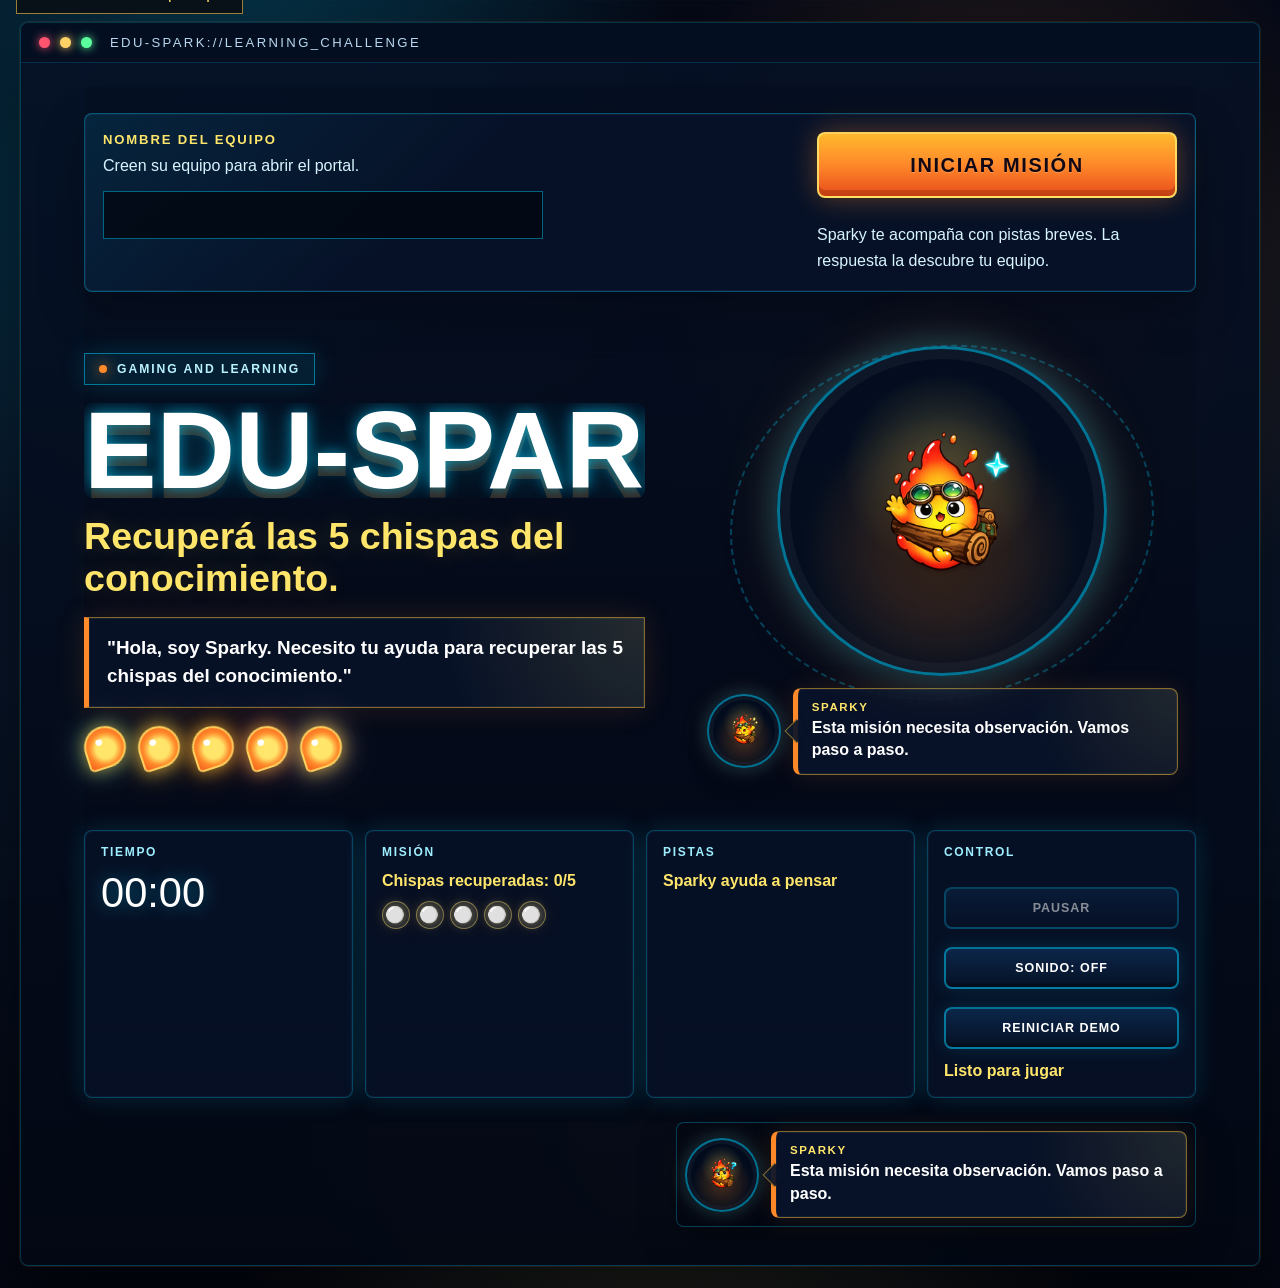
==== index.html @ 940d3d73 "Dejar version nueva lista para Vercel" ====
<!doctype html>
<html lang="es">
  <head>
    <meta charset="UTF-8" />
    <meta name="viewport" content="width=device-width, initial-scale=1.0" />
    <title>Edu-Spark | Juego educativo </title>
    <meta
      name="description"
      content="Edu-Spark es una experiencia educativa interactiva con desafíos de lógica, matemática y pistas visuales para jugar y aprender en equipo."
    />
    <meta name="theme-color" content="#061224" />
    <meta
      property="og:title"
      content="Edu-Spark | Juego educativo de lógica y matemática"
    />
    <meta
      property="og:description"
      content="Desafíos en equipo con misiones, pistas visuales e inteligencia artificial para aprender jugando."
    />
    <meta property="og:type" content="website" />
    <meta property="og:image" content="src/assets/edu-spark1.0.png" />
    <meta property="og:locale" content="es_AR" />
    <link rel="icon" type="image/png" href="src/assets/edu-spark1.0.png" />
    <link rel="stylesheet" href="style.css" />
  </head>
  <body>
    <a class="skip-link" href="#primaryContent">Saltar al contenido principal</a>
    <div class="screen-noise" aria-hidden="true"></div>
    <div id="gameAlert" class="game-alert hidden" aria-live="polite" aria-atomic="true">
      <div id="gameAlertCard" class="game-alert-card">
        <span id="gameAlertEmoji" class="game-alert-emoji" aria-hidden="true">🎉</span>
        <div class="game-alert-copy">
          <strong id="gameAlertTitle">Respuesta correcta</strong>
          <p id="gameAlertText">Muy bien. Se abre el siguiente desafio.</p>
        </div>
      </div>
    </div>

    <div class="app-shell">
      <div class="shell-frame">
        <div class="shell-topbar" aria-hidden="true">
          <span class="shell-dot shell-dot-danger"></span>
          <span class="shell-dot shell-dot-warn"></span>
          <span class="shell-dot shell-dot-ok"></span>
          <span class="shell-title">EDU-SPARK://LEARNING_CHALLENGE</span>
        </div>


        
        <div class="app" id="primaryContent">
          <header class="hero">
            <div class="hero-grid">
              <div class="hero-copy-block">
                <p class="hero-kicker">Gaming and Learning</p>
                <h1 class="hero-title typewriter" data-text="EDU-SPARK">
                  EDU-SPARK
                </h1>
                <p class="hero-lead">
                  Recuper&aacute; las 5 chispas del conocimiento.
                </p>
                <p class="sparky-message">
                  "Hola, soy Sparky. Necesito tu ayuda para recuperar las 5 chispas del conocimiento."
                </p>
                <div class="spark-track" aria-label="Chispas de la misi&oacute;n">
                  <spark-badge reward="spark-observation" label="Chispa de Observaci&oacute;n"></spark-badge>
                  <spark-badge reward="spark-logic" label="Chispa de L&oacute;gica"></spark-badge>
                  <spark-badge reward="spark-math" label="Chispa Matem&aacute;tica"></spark-badge>
                  <spark-badge reward="spark-creativity" label="Chispa de Creatividad"></spark-badge>
                  <spark-badge reward="spark-knowledge" label="Chispa del Conocimiento"></spark-badge>
                </div>
              </div>

              <aside class="sparky-guide" aria-label="Sparky, gu&iacute;a de la misi&oacute;n">
                <div class="sparky-orbit" aria-hidden="true"></div>
                <sparky-character mood="default"></sparky-character>
                <sparky-dialog
                  mood="happy"
                  message="Esta misi&oacute;n necesita observaci&oacute;n. Vamos paso a paso."
                ></sparky-dialog>
              </aside>
            </div>

            <div class="mission-panel">
              <div class="team-entry">
                <label for="teamName" class="team-label">Nombre del equipo</label>
                <p id="teamPrompt" class="team-helper">
                  Creen su equipo para abrir el portal.
                </p>
                <input
                  type="text"
                  id="teamName"
                  maxlength="40"
                  autocomplete="off"
                  aria-describedby="teamPrompt teamFeedback"
                />
                <p id="teamFeedback" class="team-feedback hidden" aria-live="polite">
                  Necesitan un nombre para comenzar la misi&oacute;n.
                </p>
              </div>

              <div class="mission-actions">
                <div id="lastRunBox" class="last-run-box hidden">
                  <span class="last-run-label">&Uacute;ltima partida registrada</span>
                  <strong id="lastRunTime"></strong>
                  <span id="lastRunMeta" class="last-run-meta"></span>
                </div>

                <button id="startBtn" class="btn primary hero-start-btn">Iniciar misi&oacute;n</button>
                <p class="hero-cta-note">
                  Sparky te acompa&ntilde;a con pistas breves. La respuesta la descubre tu equipo.
                </p>
              </div>
            </div>

            <section class="hero-dashboard" aria-label="Estado general del juego">
              <div class="topbar">
                <div class="status-panel timer-panel">
                  <span class="panel-label">Tiempo</span>
                  <span class="panel-value" id="timer">00:00</span>
                </div>
                <div class="status-panel penalty-panel">
                  <span class="panel-label">Misi&oacute;n</span>
                  <span class="panel-copy" id="sparkProgressText">Chispas recuperadas: 0/5</span>
                  <span class="spark-progress-icons" id="sparkProgressIcons" aria-label="Progreso de chispas">
                    ⚪⚪⚪⚪⚪
                  </span>
                </div>
                <div class="status-panel hint-panel">
                  <span class="panel-label">Pistas</span>
                  <span class="panel-copy"
                    >Sparky ayuda a pensar <strong id="hintCounter" class="hidden">4/4</strong></span
                  >
                </div>
                <div class="status-panel control-panel">
                  <span class="panel-label">Control</span>
                  <button id="pauseBtn" class="btn btn-secondary" disabled>Pausar</button>
                  <button id="soundToggleBtn" class="btn btn-secondary" type="button">
                    Sonido: OFF
                  </button>
                  <button id="resetDemoBtn" class="btn btn-secondary" type="button">
                    Reiniciar demo
                  </button>
                  <span id="pauseStatus" class="panel-copy">Listo para jugar</span>
                </div>
              </div>

            </section>

          </header>
          <sparky-dialog
            id="sparkyGlobalDialog"
            class="sparky-global-dialog hidden"
            state="start"
            message="Esta misi&oacute;n necesita observaci&oacute;n. Vamos paso a paso."
          ></sparky-dialog>
          <div
            id="rewardModal"
            class="reward-modal hidden"
            role="dialog"
            aria-modal="true"
            aria-labelledby="rewardTitle"
          >
            <div class="reward-card">
              <sparky-dialog
                class="reward-sparky-dialog"
                state="complete"
                mood="celebration"
                message="&iexcl;Chispa recuperada!"
              ></sparky-dialog>
              <div class="reward-spark-stage" aria-hidden="true">
                <spark-badge
                  id="rewardSparkBadge"
                  class="reward-spark-badge"
                  reward="spark-observation"
                  label="Chispa recuperada"
                ></spark-badge>
              </div>
              <p class="reward-kicker">&iexcl;Chispa recuperada!</p>
              <h2 id="rewardTitle">Chispa de Observaci&oacute;n</h2>
              <p id="rewardMessage">Tu equipo acaba de recuperar una chispa del conocimiento.</p>
              <button id="nextMissionBtn" class="btn primary" type="button">Siguiente misi&oacute;n</button>
            </div>
          </div>

          <main id="game" class="hidden" tabindex="-1">
            <section id="introBox" class="card intro-card reveal-card">
              <div class="card-head">
                <span class="card-tag">MISION</span>
                <span class="card-status">ONLINE</span>
              </div>
              <h2>Misi&oacute;n iniciada</h2>
              <p>Eleg&iacute; un camino. Sparky acompa&ntilde;a.</p>
              <div class="rules-box">
                <p class="rules-title">&gt; Reglas de misi&oacute;n:</p>
                <ul class="rules-list">
                  <li>Lean el reto.</li>
                  <li>Piensen en equipo.</li>
                  <li>Usen pistas solo si se traban.</li>
                  <li>Recuperen chispas.</li>
                </ul>
              </div>
              
              <div class="boot-log" id="bootLog">
                <p class="boot-line">&gt; Preparando misiones...</p>
                <p class="boot-line">&gt; Activando pistas visuales...</p>
                <p class="boot-line">&gt; Esperando decisi&oacute;n del equipo...</p>
              </div>
              <div class="intro-actions">
                <div class="mode-heading">
                  <span>Eleg&iacute; tu camino</span>
                  <strong>&iquest;Qu&eacute; sendero quieren recorrer en esta aventura?</strong>
                </div>
                <button id="openMathChallengeBtn" class="mode-button mode-button-primary" type="button">
                  <span class="mode-art" aria-hidden="true">
                    <img src="src/assets/sparky/matematicas.png" alt="" loading="lazy" />
                  </span>
                  <span class="mode-label">Sendero del c&aacute;lculo</span>
                  <strong>Desaf&iacute;o matem&aacute;tico</strong>
                  <span>N&uacute;meros, c&aacute;mara y pistas.</span>
                </button>
                <button id="beginBtn" class="mode-button mode-button-secondary" type="button">
                  <span class="mode-art" aria-hidden="true">
                    <img src="src/assets/sparky/logica.png" alt="" loading="lazy" />
                  </span>
                  <span class="mode-label">Sendero del ingenio</span>
                  <strong>Desaf&iacute;o l&oacute;gico</strong>
                  <span>Acertijos para avanzar.</span>
                </button>
                <button class="mode-button mode-button-disabled" type="button" disabled>
                  <span class="mode-art" aria-hidden="true">
                    <img src="src/assets/sparky/lengua.png" alt="" loading="lazy" />
                  </span>
                  <span class="mode-label">Sendero en construcci&oacute;n</span>
                  <strong>Desaf&iacute;o de lengua</strong>
                  <span>Pr&oacute;ximamente: relatos, comprensi&oacute;n y pistas narrativas.</span>
                </button>
              </div>
            </section>

            <section
              id="mathChallenge"
              class="card math-card hidden reveal-card"
              data-level="MATH"
            >
              <div class="card-head">
                <span class="card-tag">DESAFIO_MATEMATICO</span>
                <span class="card-status" id="mathStatus">PILOTO</span>
              </div>
              <div id="mathQuestionHost"></div>
              <div id="cameraPanel" class="camera-panel hidden" aria-live="polite">
                <div class="camera-head">
                  <strong>C&aacute;mara de pistas</strong>
                  <div class="camera-actions">
                    <button id="switchCameraBtn" class="btn btn-secondary" type="button" disabled>
                      Cambiar c&aacute;mara
                    </button>
                    <button id="readImageBtn" class="btn primary" type="button" disabled>
                      Analizar imagen
                    </button>
                    <button id="retryImageBtn" class="btn btn-secondary" type="button" disabled>
                      Intentar con otra imagen
                    </button>
                    <button id="closeCameraBtn" class="btn btn-secondary" type="button">
                      Cerrar c&aacute;mara
                    </button>
                  </div>
                </div>
                <sparky-dialog
                  id="cameraSparkyDialog"
                  class="camera-sparky-dialog"
                  state="hint"
                  message="Encontr&eacute; una pista, pero la respuesta la descubr&iacute;s vos."
                ></sparky-dialog>
                <div id="webcamContainer" class="webcam-container"></div>
                <div id="cameraHintCard" class="camera-hint-card hidden" aria-live="polite">
                  <div class="camera-hint-card-head">
                    <span class="camera-hint-icon" aria-hidden="true">&#128161;</span>
                    <strong id="cameraHintTitle">Pista encontrada</strong>
                  </div>
                  <p id="cameraHintText" class="camera-hint-text">
                    La camara puede darte una orientacion de procedimiento, no la respuesta final.
                  </p>
                  <div class="camera-hint-actions">
                    <button id="closeHintCardBtn" class="btn btn-secondary" type="button">
                      Entendido
                    </button>
                  </div>
                </div>
                <p id="predictionResult" class="prediction-result">
                  Mostr&aacute; una imagen de pista frente a la c&aacute;mara.
                </p>
              </div>
              <p id="mathFeedback" class="feedback"></p>
            </section>

            <section
              id="level1"
              class="card level active hidden reveal-card"
              data-level="01"
            >
              <div class="card-head">
                <span class="card-tag">MISION_01</span>
                <span class="card-status">ACTIVE</span>
              </div>
              <h2>Misi&oacute;n 1 - Código numérico</h2>
              <sparky-dialog class="mission-sparky-dialog" state="start" message="Esta misi&oacute;n necesita observaci&oacute;n. Vamos paso a paso."></sparky-dialog>
              <p>Un código de 3 cifras cumple:</p>
              <ul>
                <li>La suma de sus dígitos es 12</li>
                <li>El primer número es el doble del tercero</li>
                <li>El segundo número es 3 menos que el primero</li>
              </ul>

              <label for="answer1">Eleg&iacute; tu respuesta:</label>
              <input type="text" id="answer1" maxlength="3" autocomplete="off" />
              <div class="action-row">
                <button class="btn" onclick="checkAnswer(1)">Enviar respuesta</button>
                <button
                  id="hintBtn1"
                  class="btn btn-secondary"
                  onclick="requestHint(1)"
                >
                  Pista de Sparky (+30:00)
                </button>
              </div>
              <div id="hintBox1" class="hint-box hidden">
                <p class="hint-box-title">
                  &gt; Pens&aacute; la pista. Una opci&oacute;n es correcta:
                </p>
                <ul class="hint-options">
                  <li>633</li>
                  <li>623</li>
                </ul>
              </div>
              <p id="feedback1" class="feedback"></p>
            </section>

            <section
              id="level2"
              class="card level locked hidden reveal-card"
              data-level="02"
            >
              <div class="card-head">
                <span class="card-tag">MISION_02</span>
                <span class="card-status">LOCKED</span>
              </div>
              <h2>Misi&oacute;n 2 - Llaves y puertas</h2>
              <sparky-dialog class="mission-sparky-dialog" state="start" message="Esta misi&oacute;n necesita observaci&oacute;n. Vamos paso a paso."></sparky-dialog>
              <p>Cuatro llaves (A, B, C, D) abren cuatro puertas.</p>
              <ul>
                <li>A no abre la puerta 1</li>
                <li>B abre una puerta menor que C</li>
                <li>D abre la puerta 4</li>
                <li>C no abre la puerta 2</li>
              </ul>
              <p>
                Escribí el resultado como un código de 4 cifras en orden de puerta
                1 a 4.
              </p>
              <p class="hint">Usar: A=1, B=2, C=3, D=4</p>

              <label for="answer2">Eleg&iacute; tu respuesta:</label>
              <input type="text" id="answer2" maxlength="4" autocomplete="off" />
              <div class="action-row">
                <button class="btn" onclick="checkAnswer(2)">Enviar respuesta</button>
                <button
                  id="hintBtn2"
                  class="btn btn-secondary"
                  onclick="requestHint(2)"
                >
                  Pista de Sparky (+30:00)
                </button>
              </div>
              <div id="hintBox2" class="hint-box hidden">
                <p class="hint-box-title">
                  &gt; Pens&aacute; la pista. Una opci&oacute;n es correcta:
                </p>
                <ul class="hint-options">
                  <li>2134</li>
                  <li>2314</li>
                </ul>
              </div>
              <p id="feedback2" class="feedback"></p>
            </section>

            <section
              id="level3"
              class="card level locked hidden reveal-card"
              data-level="03"
            >
              <div class="card-head">
                <span class="card-tag">MISION_03</span>
                <span class="card-status">LOCKED</span>
              </div>
              <h2>Misi&oacute;n 3 - Sistemas</h2>
              <sparky-dialog class="mission-sparky-dialog" state="start" message="Esta misi&oacute;n necesita observaci&oacute;n. Vamos paso a paso."></sparky-dialog>
              <p>Tres sistemas dicen:</p>
              <ul>
                <li>A: "B está fallando"</li>
                <li>B: "C está fallando"</li>
                <li>C: "A y B están en el mismo estado"</li>
              </ul>
              <p>Solo uno dice la verdad.</p>
              <p>¿Qué sistema funciona correctamente?</p>
              <p class="hint">Responder con: 1 para A, 2 para B, 3 para C</p>

              <label for="answer3">Eleg&iacute; tu respuesta:</label>
              <input type="text" id="answer3" maxlength="1" autocomplete="off" />
              <div class="action-row">
                <button class="btn" onclick="checkAnswer(3)">Enviar respuesta</button>
                <button
                  id="hintBtn3"
                  class="btn btn-secondary"
                  onclick="requestHint(3)"
                >
                  Pista de Sparky (+30:00)
                </button>
              </div>
              <div id="hintBox3" class="hint-box hidden">
                <p class="hint-box-title">
                  &gt; Pens&aacute; la pista. Una opci&oacute;n es correcta:
                </p>
                <ul class="hint-options">
                  <li>2</li>
                  <li>3</li>
                </ul>
              </div>
              <p id="feedback3" class="feedback"></p>
            </section>

            <section
              id="level4"
              class="card level locked hidden reveal-card"
              data-level="04"
            >
              <div class="card-head">
                <span class="card-tag">MISION_04</span>
                <span class="card-status">LOCKED</span>
              </div>
              <h2>Misi&oacute;n 4 - Cajas</h2>
              <sparky-dialog class="mission-sparky-dialog" state="start" message="Esta misi&oacute;n necesita observaci&oacute;n. Vamos paso a paso."></sparky-dialog>
              <p>Hay tres cajas con estas etiquetas:</p>
              <ul>
                <li>"Código correcto"</li>
                <li>"Código incorrecto"</li>
                <li>"Código mixto"</li>
              </ul>
              <p>Todas las etiquetas son falsas.</p>
              <p>Podés abrir solo una caja.</p>
              <p>¿Dónde está el código correcto?</p>
              <p class="hint">Responder con: 1, 2 o 3</p>

              <label for="answer4">Eleg&iacute; tu respuesta:</label>
              <input type="text" id="answer4" maxlength="1" autocomplete="off" />
              <div class="action-row">
                <button class="btn" onclick="checkAnswer(4)">Enviar respuesta</button>
                <button
                  id="hintBtn4"
                  class="btn btn-secondary"
                  onclick="requestHint(4)"
                >
                  Pista de Sparky (+30:00)
                </button>
              </div>
              <div id="hintBox4" class="hint-box hidden">
                <p class="hint-box-title">
                  &gt; Pens&aacute; la pista. Una opci&oacute;n es correcta:
                </p>
                <ul class="hint-options">
                  <li>3</li>
                  <li>1</li>
                </ul>
              </div>
              <p id="feedback4" class="feedback"></p>
            </section>

            <section
              id="level5"
              class="card level locked hidden reveal-card"
              data-level="05"
            >
              <div class="card-head">
                <span class="card-tag">MISION_05</span>
                <span class="card-status">LOCKED</span>
              </div>
              <h2>Misi&oacute;n 5 - Secuencia inestable</h2>
              <sparky-dialog class="mission-sparky-dialog" state="start" message="Esta misi&oacute;n necesita observaci&oacute;n. Vamos paso a paso."></sparky-dialog>
              <p>El sistema registró esta secuencia antes del bloqueo:</p>
              <p class="sequence">2 - 6 - 7 - 21 - 22 - 66 - ?</p>
              <p>No todos los pasos siguen la misma operación.</p>
              <p>Tampoco cambia de regla al azar.</p>
              <p class="hint">
                La lógica alterna entre dos comportamientos distintos.
              </p>

              <label for="answer5">Eleg&iacute; tu respuesta:</label>
              <input type="text" id="answer5" maxlength="2" autocomplete="off" />
              <div class="action-row">
                <button class="btn" onclick="checkAnswer(5)">Enviar respuesta</button>
                <button
                  id="hintBtn5"
                  class="btn btn-secondary"
                  onclick="requestHint(5)"
                >
                  Pista de Sparky (+30:00)
                </button>
              </div>
              <div id="hintBox5" class="hint-box hidden">
                <p class="hint-box-title">
                  &gt; Pens&aacute; la pista. Una opci&oacute;n es correcta:
                </p>
                <ul class="hint-options">
                  <li>67</li>
                  <li>68</li>
                </ul>
              </div>
              <p id="feedback5" class="feedback"></p>
            </section>

            <section
              id="level6"
              class="card level locked hidden reveal-card"
              data-level="06"
            >
              <div class="card-head">
                <span class="card-tag">MISION_06</span>
                <span class="card-status">LOCKED</span>
              </div>
              <h2>Misi&oacute;n 6 - Ruptura de patrón</h2>
              <sparky-dialog class="mission-sparky-dialog" state="start" message="Esta misi&oacute;n necesita observaci&oacute;n. Vamos paso a paso."></sparky-dialog>
              <p>
                Uno de estos números parece pertenecer al conjunto, pero en
                realidad rompe la lógica dominante:
              </p>
              <p class="sequence">3 - 5 - 9 - 15 - 21 - 25 - 27</p>
              <p>No alcanza con mirar si son pares, impares o crecientes.</p>
              <p class="hint">
                La mayoría comparte una propiedad exacta. Uno no.
              </p>

              <label for="answer6">Eleg&iacute; tu respuesta:</label>
              <input type="text" id="answer6" maxlength="2" autocomplete="off" />
              <div class="action-row">
                <button class="btn" onclick="checkAnswer(6)">Enviar respuesta</button>
                <button
                  id="hintBtn6"
                  class="btn btn-secondary"
                  onclick="requestHint(6)"
                >
                  Pista de Sparky (+30:00)
                </button>
              </div>
              <div id="hintBox6" class="hint-box hidden">
                <p class="hint-box-title">
                  &gt; Pens&aacute; la pista. Una opci&oacute;n es correcta:
                </p>
                <ul class="hint-options">
                  <li>25</li>
                  <li>27</li>
                </ul>
              </div>
              <p id="feedback6" class="feedback"></p>
            </section>

            <section
              id="level7"
              class="card level locked hidden reveal-card"
              data-level="07"
            >
              <div class="card-head">
                <span class="card-tag">MISION_07</span>
                <span class="card-status">LOCKED</span>
              </div>
              <h2>Misi&oacute;n 7 - Inferencia mínima</h2>
              <sparky-dialog class="mission-sparky-dialog" state="start" message="Esta misi&oacute;n necesita observaci&oacute;n. Vamos paso a paso."></sparky-dialog>
              <p>Suponé que el sistema solo garantiza estas dos afirmaciones:</p>
              <ul>
                <li>Todos los X son Y</li>
                <li>Algunos Y son Z</li>
              </ul>
              <p>
                Elegí la única conclusión que no agrega información inventada.
              </p>
              <ul>
                <li>A) Todos los Z son X</li>
                <li>B) Algunos X son Z</li>
                <li>C) Ningún X es Z</li>
                <li>D) No se puede asegurar relación directa</li>
              </ul>

              <label for="answer7">Eleg&iacute; tu respuesta:</label>
              <input type="text" id="answer7" maxlength="1" autocomplete="off" />
              <div class="action-row">
                <button class="btn" onclick="checkAnswer(7)">Enviar respuesta</button>
                <button
                  id="hintBtn7"
                  class="btn btn-secondary"
                  onclick="requestHint(7)"
                >
                  Pista de Sparky (+30:00)
                </button>
              </div>
              <div id="hintBox7" class="hint-box hidden">
                <p class="hint-box-title">
                  &gt; Pens&aacute; la pista. Una opci&oacute;n es correcta:
                </p>
                <ul class="hint-options">
                  <li>D</li>
                  <li>B</li>
                </ul>
              </div>
              <p id="feedback7" class="feedback"></p>
            </section>

            <section
              id="level8"
              class="card level locked hidden reveal-card"
              data-level="08"
            >
              <div class="card-head">
                <span class="card-tag">MISION_08</span>
                <span class="card-status">LOCKED</span>
              </div>
              <h2>Misi&oacute;n 8 - Lectura de sistema</h2>
              <sparky-dialog class="mission-sparky-dialog" state="start" message="Esta misi&oacute;n necesita observaci&oacute;n. Vamos paso a paso."></sparky-dialog>
              <p>El sistema almacena este valor en binario:</p>
              <p class="sequence">1011</p>
              <p>Traducilo a decimal sin leerlo como “mil once”.</p>
              <p class="hint">
                Cada posición vale distinto, aunque solo haya 1 y 0.
              </p>

              <label for="answer8">Eleg&iacute; tu respuesta:</label>
              <input type="text" id="answer8" maxlength="2" autocomplete="off" />
              <div class="action-row">
                <button class="btn" onclick="checkAnswer(8)">Enviar respuesta</button>
                <button
                  id="hintBtn8"
                  class="btn btn-secondary"
                  onclick="requestHint(8)"
                >
                  Pista de Sparky (+30:00)
                </button>
              </div>
              <div id="hintBox8" class="hint-box hidden">
                <p class="hint-box-title">
                  &gt; Pens&aacute; la pista. Una opci&oacute;n es correcta:
                </p>
                <ul class="hint-options">
                  <li>11</li>
                  <li>13</li>
                </ul>
              </div>
              <p id="feedback8" class="feedback"></p>
            </section>

            <section
              id="level9"
              class="card level locked hidden reveal-card"
              data-level="09"
            >
              <div class="card-head">
                <span class="card-tag">MISION_09</span>
                <span class="card-status">LOCKED</span>
              </div>
              <h2>Misi&oacute;n 9 - Geometría oculta</h2>
              <sparky-dialog class="mission-sparky-dialog" state="start" message="Esta misi&oacute;n necesita observaci&oacute;n. Vamos paso a paso."></sparky-dialog>
              <p>Un cubo fue pintado completamente por fuera.</p>
              <p>Después se dividió en 27 cubitos iguales.</p>
              <p>No todos los cubitos recibieron la misma cantidad de pintura.</p>
              <p>¿Cuántos tienen exactamente 2 caras pintadas?</p>
              <p class="hint">
                No mires el centro. Mirá los bordes, pero no las esquinas.
              </p>

              <label for="answer9">Eleg&iacute; tu respuesta:</label>
              <input type="text" id="answer9" maxlength="2" autocomplete="off" />
              <div class="action-row">
                <button class="btn" onclick="checkAnswer(9)">Enviar respuesta</button>
                <button
                  id="hintBtn9"
                  class="btn btn-secondary"
                  onclick="requestHint(9)"
                >
                  Pista de Sparky (+30:00)
                </button>
              </div>
              <div id="hintBox9" class="hint-box hidden">
                <p class="hint-box-title">
                  &gt; Pens&aacute; la pista. Una opci&oacute;n es correcta:
                </p>
                <ul class="hint-options">
                  <li>12</li>
                  <li>8</li>
                </ul>
              </div>
              <p id="feedback9" class="feedback"></p>
            </section>

            <section
              id="level10"
              class="card level locked hidden reveal-card"
              data-level="10"
            >
              <div class="card-head">
                <span class="card-tag">MISION_10</span>
                <span class="card-status">LOCKED</span>
              </div>
              <h2>Misi&oacute;n 10 - Observación indirecta</h2>
              <sparky-dialog class="mission-sparky-dialog" state="start" message="Esta misi&oacute;n necesita observaci&oacute;n. Vamos paso a paso."></sparky-dialog>
              <p>
                Tenés 3 interruptores y una habitación cerrada con 1 lámpara.
              </p>
              <p>Solo podés entrar una vez.</p>
              <p>No basta con mirar si la lámpara está encendida o apagada.</p>
              <p>
                ¿Cuántos interruptores necesitás manipular antes de entrar para
                identificar el correcto con certeza?
              </p>
              <p class="hint">
                La lámpara puede dejar una evidencia incluso apagada.
              </p>

              <label for="answer10">Eleg&iacute; tu respuesta:</label>
              <input type="text" id="answer10" maxlength="1" autocomplete="off" />
              <div class="action-row">
                <button class="btn" onclick="checkAnswer(10)">Enviar respuesta</button>
                <button
                  id="hintBtn10"
                  class="btn btn-secondary"
                  onclick="requestHint(10)"
                >
                  Pista de Sparky (+30:00)
                </button>
              </div>
              <div id="hintBox10" class="hint-box hidden">
                <p class="hint-box-title">
                  &gt; Pens&aacute; la pista. Una opci&oacute;n es correcta:
                </p>
                <ul class="hint-options">
                  <li>2</li>
                  <li>3</li>
                </ul>
              </div>
              <p id="feedback10" class="feedback"></p>
            </section>

            <section
              id="finalScreen"
              class="card final-card hidden reveal-card"
            >
              <div class="card-head">
                <span class="card-tag">MISION_COMPLETA</span>
                <span class="card-status">5/5</span>
              </div>
              <sparky-dialog
                class="final-sparky-dialog"
                state="complete"
                mood="celebration"
                message="&iexcl;Una chispa m&aacute;s recuperada!"
              ></sparky-dialog>
              <h2>&iexcl;Misi&oacute;n completada!</h2>
              <p>Recuperaste las 5 chispas del conocimiento.</p>
              <div class="final-spark-row" aria-label="5 chispas recuperadas">
                <spark-badge reward="spark-observation" label="Chispa de Observaci&oacute;n"></spark-badge>
                <spark-badge reward="spark-logic" label="Chispa de L&oacute;gica"></spark-badge>
                <spark-badge reward="spark-math" label="Chispa Matem&aacute;tica"></spark-badge>
                <spark-badge reward="spark-creativity" label="Chispa de Creatividad"></spark-badge>
                <spark-badge reward="spark-knowledge" label="Chispa del Conocimiento"></spark-badge>
              </div>
              <p>Tiempo final: <strong id="finalTime"></strong></p>
              <button class="btn primary" onclick="restartGame()">
                Jugar de nuevo
              </button>
            </section>
          </main>
        </div>
      </div>
    </div>

    <script src="https://cdn.jsdelivr.net/npm/@tensorflow/tfjs@4.22.0/dist/tf.min.js"></script>
    <script src="https://cdn.jsdelivr.net/npm/@teachablemachine/image@latest/dist/teachablemachine-image.min.js"></script>
    <script type="module" src="src/components/visualAssets.js"></script>
    <script type="module" src="math-challenge.js"></script>
    <script src="logica.js"></script>
  </body>
</html>
---- style.css ----
* {
  box-sizing: border-box;
}

:root {
  --bg: #05070d;
  --bg-soft: #0a1425;
  --panel: rgba(7, 13, 24, 0.9);
  --panel-strong: rgba(8, 16, 30, 0.96);
  --border: rgba(255, 190, 74, 0.28);
  --border-strong: rgba(255, 205, 89, 0.62);
  --text: #f7f1df;
  --muted: #b9c7df;
  --green: #ffc94a;
  --green-bright: #ffe39a;
  --blue: #1588ff;
  --danger: #ff6f91;
  --warning: #ffcf5f;
  --shadow: 0 0 24px rgba(255, 178, 31, 0.12);
  --shadow-strong: 0 0 40px rgba(21, 136, 255, 0.18);
}

html {
  scroll-behavior: smooth;
}

.skip-link {
  position: absolute;
  left: 16px;
  top: -48px;
  z-index: 10;
  padding: 10px 14px;
  border: 1px solid rgba(255, 201, 74, 0.6);
  background: #081118;
  color: var(--green-bright);
  text-decoration: none;
  transition: top 0.2s ease;
}

.skip-link:focus {
  top: 16px;
}

.sr-only {
  position: absolute;
  width: 1px;
  height: 1px;
  padding: 0;
  margin: -1px;
  overflow: hidden;
  clip: rect(0, 0, 0, 0);
  white-space: nowrap;
  border: 0;
}

body {
  margin: 0;
  min-height: 100vh;
  color: var(--text);
  font-family: "Courier New", Courier, monospace;
  background:
    radial-gradient(circle at top, rgba(255, 176, 38, 0.2), transparent 35%),
    radial-gradient(circle at bottom right, rgba(21, 136, 255, 0.14), transparent 30%),
    linear-gradient(180deg, #04050a 0%, #061224 48%, #02040a 100%);
  overflow-x: hidden;
  position: relative;
}

body::before,
body::after,
.screen-noise {
  content: "";
  position: fixed;
  inset: 0;
  pointer-events: none;
}

body::before {
  background:
    linear-gradient(rgba(92, 255, 157, 0.06) 1px, transparent 1px),
    linear-gradient(90deg, rgba(92, 255, 157, 0.05) 1px, transparent 1px);
  background-size: 58px 58px;
  mask-image: radial-gradient(circle at center, black 35%, transparent 100%);
  opacity: 0.3;
}

body::after {
  background: linear-gradient(180deg, transparent 0%, rgba(103, 183, 255, 0.05) 48%, transparent 100%);
  animation: scan 8s linear infinite;
  opacity: 0.35;
}

.screen-noise {
  background-image:
    linear-gradient(rgba(255, 255, 255, 0.02), rgba(255, 255, 255, 0.02)),
    repeating-linear-gradient(
      180deg,
      rgba(255, 255, 255, 0.015) 0,
      rgba(255, 255, 255, 0.015) 1px,
      transparent 1px,
      transparent 3px
    );
  mix-blend-mode: screen;
  opacity: 0.12;
}

.app-shell {
  width: min(1120px, calc(100% - 24px));
  margin: 22px auto;
  position: relative;
  z-index: 1;
}

.game-alert {
  position: fixed;
  top: 18px;
  left: 50%;
  z-index: 20;
  transform: translateX(-50%);
  pointer-events: none;
}

.game-alert-card {
  display: flex;
  align-items: center;
  gap: 14px;
  min-width: min(92vw, 420px);
  padding: 14px 16px;
  border: 1px solid rgba(255, 201, 74, 0.34);
  background:
    radial-gradient(circle at top right, rgba(255, 201, 74, 0.16), transparent 38%),
    rgba(7, 17, 30, 0.95);
  box-shadow:
    inset 0 0 0 1px rgba(255, 255, 255, 0.05),
    0 16px 40px rgba(0, 0, 0, 0.35);
  animation: alertDrop 0.35s ease both;
}

.game-alert[data-mood="success"] .game-alert-card {
  border-color: rgba(92, 255, 157, 0.34);
}

.game-alert[data-mood="error"] .game-alert-card {
  border-color: rgba(255, 111, 145, 0.4);
}

.game-alert-emoji {
  display: inline-grid;
  place-items: center;
  width: 48px;
  height: 48px;
  border-radius: 50%;
  background: rgba(255, 255, 255, 0.06);
  font-size: 1.5rem;
  box-shadow: inset 0 0 0 1px rgba(255, 255, 255, 0.06);
}

.game-alert-copy {
  display: grid;
  gap: 4px;
}

.game-alert-copy strong {
  color: #fff6d8;
  letter-spacing: 0.08em;
  text-transform: uppercase;
}

.game-alert-copy p {
  margin: 0;
  color: #dceeff;
  line-height: 1.5;
}

.shell-frame {
  border: 1px solid rgba(108, 237, 181, 0.18);
  background: linear-gradient(180deg, rgba(4, 12, 18, 0.96), rgba(3, 8, 14, 0.92));
  box-shadow:
    0 0 0 1px rgba(103, 183, 255, 0.08),
    inset 0 0 0 1px rgba(92, 255, 157, 0.05),
    0 20px 60px rgba(0, 0, 0, 0.55);
  overflow: hidden;
}

.shell-topbar {
  display: flex;
  align-items: center;
  gap: 10px;
  padding: 12px 18px;
  border-bottom: 1px solid rgba(92, 255, 157, 0.14);
  background: rgba(6, 18, 28, 0.92);
}

.shell-dot {
  width: 11px;
  height: 11px;
  border-radius: 50%;
  box-shadow: 0 0 10px currentColor;
}

.shell-dot-danger {
  color: #ff5470;
  background: #ff5470;
}

.shell-dot-warn {
  color: #ffd166;
  background: #ffd166;
}

.shell-dot-ok {
  color: #5cff9d;
  background: #5cff9d;
}

.shell-title {
  margin-left: 8px;
  font-size: 0.82rem;
  letter-spacing: 0.18em;
  color: var(--muted);
}

.app {
  max-width: 960px;
  margin: 0 auto;
  padding: 24px;
}

.hero {
  position: relative;
  display: grid;
  gap: 22px;
  padding: 28px 6px 24px;
}

.hero-brandbar {
  order: 1;
  margin-bottom: 26px;
}

.hero-grid {
  order: 2;
  display: grid;
  grid-template-columns: minmax(0, 1.3fr) minmax(260px, 0.7fr);
  gap: 22px;
  align-items: start;
}

.hero-copy-block {
  min-width: 0;
  display: grid;
  gap: 14px;
}

.hero-kicker {
  display: inline-flex;
  align-items: center;
  gap: 10px;
  margin: 0 0 16px;
  padding: 8px 14px;
  border: 1px solid rgba(103, 183, 255, 0.22);
  background: linear-gradient(180deg, rgba(8, 18, 32, 0.84), rgba(5, 12, 20, 0.78));
  color: #b7e6ff;
  text-transform: uppercase;
  letter-spacing: 0.2em;
  font-size: 0.76rem;
  box-shadow:
    inset 0 0 0 1px rgba(103, 183, 255, 0.06),
    0 0 18px rgba(103, 183, 255, 0.08);
}

.hero-kicker::before {
  content: "";
  width: 8px;
  height: 8px;
  border-radius: 50%;
  background: #7bd7ff;
  box-shadow: 0 0 12px rgba(123, 215, 255, 0.9);
}

.system-line,
.status-feed span,
.panel-label,
.card-tag,
.card-status,
.hint,
label {
  text-transform: uppercase;
  letter-spacing: 0.14em;
}

.system-line {
  color: var(--green);
  margin: 0 0 14px;
  opacity: 0.88;
}

.hero-lead {
  max-width: 38rem;
  margin: 0 0 14px;
  color: #fff6d8;
  font-size: clamp(1.2rem, 2.7vw, 1.65rem);
  line-height: 1.35;
}

.hero-title {
  position: relative;
  display: inline-block;
  max-width: 100%;
  margin: 0;
  padding: 16px 20px 18px;
  border: 1px solid rgba(92, 255, 157, 0.22);
  background:
    linear-gradient(180deg, rgba(7, 20, 17, 0.88), rgba(4, 10, 12, 0.8));
  font-size: clamp(1.7rem, 4.6vw, 3.2rem);
  line-height: 0.95;
  letter-spacing: 0.06em;
  color: #d9ffe9;
  text-shadow:
    0 0 10px rgba(92, 255, 157, 0.3),
    0 0 28px rgba(92, 255, 157, 0.14),
    0 0 48px rgba(103, 183, 255, 0.08);
  box-shadow:
    inset 0 0 0 1px rgba(103, 183, 255, 0.06),
    0 0 30px rgba(92, 255, 157, 0.08);
}

.hero-title::before {
  content: "";
  position: absolute;
  inset: 8px;
  border: 1px solid rgba(103, 183, 255, 0.14);
  pointer-events: none;
}

.hero-title::after {
  content: "EDU-SPARK // GAMING AND LEARNING";
  position: absolute;
  left: 20px;
  bottom: -14px;
  padding: 2px 8px;
  background: #081118;
  color: #8fd2ff;
  font-size: 0.66rem;
  letter-spacing: 0.22em;
  text-shadow: none;
}

.hero-copy {
  max-width: 780px;
  margin: 0;
  color: #c7f7dd;
  line-height: 1.75;
  font-size: 1.02rem;
}

.hero-copy-secondary {
  color: #e5fff2;
}

.hero-sidecar {
  display: grid;
  gap: 14px;
}

.hero-side-title {
  margin: 0 0 10px;
  color: var(--warning);
  font-size: 0.76rem;
  letter-spacing: 0.16em;
  text-transform: uppercase;
}

.hero-quickstart-card {
  padding: 16px;
  border: 1px solid rgba(255, 201, 74, 0.24);
  background:
    radial-gradient(circle at top right, rgba(255, 201, 74, 0.1), transparent 38%),
    rgba(7, 18, 27, 0.74);
  box-shadow: inset 0 0 0 1px rgba(103, 183, 255, 0.05);
}

.hero-quickstart {
  display: flex;
  flex-direction: column;
  gap: 10px;
  margin: 0;
}

.hero-quickstart span {
  padding: 9px 12px;
  border: 1px solid rgba(255, 201, 74, 0.28);
  background: rgba(9, 18, 32, 0.72);
  color: #fff4cc;
  line-height: 1.4;
}

.hero-note {
  margin: 0;
  padding: 16px 18px;
  border: 1px solid rgba(92, 255, 157, 0.24);
  border-left: 3px solid rgba(92, 255, 157, 0.44);
  background:
    linear-gradient(180deg, rgba(7, 18, 27, 0.8), rgba(6, 14, 24, 0.74));
  color: #d9ffea;
  line-height: 1.7;
  box-shadow:
    inset 0 0 0 1px rgba(92, 255, 157, 0.04),
    0 0 18px rgba(92, 255, 157, 0.06);
}

.hero-console {
  order: 3;
  display: grid;
  grid-template-columns: minmax(0, 1.2fr) minmax(240px, 320px);
  gap: 18px;
  align-items: start;
  padding: 18px;
  border: 1px solid rgba(255, 201, 74, 0.24);
  background:
    radial-gradient(circle at top right, rgba(255, 201, 74, 0.1), transparent 34%),
    linear-gradient(180deg, rgba(7, 16, 26, 0.92), rgba(4, 10, 18, 0.9));
  box-shadow:
    inset 0 0 0 1px rgba(103, 183, 255, 0.05),
    0 18px 40px rgba(0, 0, 0, 0.22);
}

.team-entry {
  max-width: 100%;
  margin: 0;
}

.team-label {
  margin-top: 0;
  margin-bottom: 6px;
}

.team-helper {
  margin: 0 0 12px;
  color: #dceeff;
  line-height: 1.6;
}

.team-feedback {
  min-height: 20px;
  margin: 10px 0 0;
  color: #ffb3c2;
  letter-spacing: 0.04em;
}

.hero-console > .last-run-box,
.hero-console > .hero-start-btn,
.hero-console > .hero-cta-note {
  grid-column: 2;
}

.hero-start-btn {
  width: 100%;
  min-height: 58px;
  margin-top: 0;
  font-size: 1rem;
  letter-spacing: 0.16em;
  box-shadow:
    inset 0 0 0 1px rgba(92, 255, 157, 0.14),
    0 0 22px rgba(92, 255, 157, 0.18);
}

.hero-cta-note {
  margin: 12px 0 0;
  color: #dceeff;
  line-height: 1.6;
}

.last-run-box {
  display: grid;
  gap: 4px;
  width: 100%;
  min-width: 0;
  margin: 0;
  padding: 12px 14px;
  border: 1px solid rgba(103, 183, 255, 0.24);
  background: rgba(7, 16, 26, 0.76);
  box-shadow: inset 0 0 0 1px rgba(103, 183, 255, 0.06);
}

.last-run-label {
  font-size: 0;
}

.last-run-label::before {
  content: "Última partida registrada";
  display: inline;
  color: #8fd2ff;
  text-transform: uppercase;
  letter-spacing: 0.16em;
  font-size: 0.74rem;
}

.last-run-box strong {
  color: var(--green-bright);
  font-size: 1.15rem;
}

.last-run-meta {
  color: var(--muted);
  font-size: 0.84rem;
}

.hero-dashboard {
  order: 4;
}

.topbar {
  display: grid;
  grid-template-columns: repeat(4, minmax(0, 1fr));
  gap: 16px;
  margin: 0 0 18px;
}

.status-panel {
  min-height: 88px;
  border: 1px solid var(--border);
  background:
    linear-gradient(180deg, rgba(8, 20, 28, 0.96), rgba(4, 11, 17, 0.92));
  padding: 14px 16px;
  box-shadow: inset 0 0 0 1px rgba(103, 183, 255, 0.06), var(--shadow);
}

.panel-label {
  display: block;
  margin-bottom: 10px;
  color: var(--muted);
  font-size: 0.75rem;
}

.panel-value {
  display: inline-block;
  font-size: clamp(1.8rem, 5vw, 2.6rem);
  color: var(--green-bright);
  text-shadow: 0 0 14px rgba(92, 255, 157, 0.18);
}

.panel-copy {
  color: var(--warning);
  line-height: 1.5;
}

.status-feed {
  display: flex;
  flex-wrap: wrap;
  gap: 8px;
  margin: 0;
  color: #87d7ff;
  font-size: 0.85rem;
  opacity: 0.86;
}

.status-feed span {
  padding: 8px 10px;
  border: 1px solid rgba(103, 183, 255, 0.16);
  background: rgba(6, 14, 24, 0.46);
}

.btn {
  display: inline-flex;
  align-items: center;
  justify-content: center;
  min-height: 46px;
  margin-top: 14px;
  padding: 12px 18px;
  border: 1px solid rgba(92, 255, 157, 0.34);
  background: rgba(5, 18, 15, 0.88);
  color: var(--green-bright);
  font: inherit;
  letter-spacing: 0.12em;
  text-transform: uppercase;
  cursor: pointer;
  transition:
    box-shadow 0.25s ease,
    transform 0.25s ease,
    border-color 0.25s ease,
    background 0.25s ease;
}

.btn:hover,
.btn:focus-visible {
  transform: translateY(-1px);
  border-color: var(--border-strong);
  box-shadow:
    inset 0 0 0 1px rgba(92, 255, 157, 0.14),
    0 0 18px rgba(92, 255, 157, 0.16);
  outline: none;
}

.btn.primary {
  background:
    linear-gradient(180deg, rgba(8, 33, 23, 0.98), rgba(4, 19, 13, 0.96));
}

.btn-secondary {
  border-color: rgba(103, 183, 255, 0.34);
  background: rgba(6, 14, 24, 0.92);
  color: #9fd8ff;
}

.btn:disabled {
  cursor: not-allowed;
  opacity: 0.52;
  box-shadow: none;
  transform: none;
}

.card {
  position: relative;
  margin-bottom: 22px;
  padding: 22px 22px 24px;
  border: 1px solid var(--border);
  background:
    linear-gradient(180deg, rgba(6, 18, 28, 0.93), rgba(4, 12, 18, 0.94));
  box-shadow:
    inset 0 0 0 1px rgba(103, 183, 255, 0.05),
    0 12px 36px rgba(0, 0, 0, 0.32);
  overflow: hidden;
  transition:
    opacity 0.35s ease,
    transform 0.35s ease,
    border-color 0.35s ease,
    box-shadow 0.35s ease,
    filter 0.35s ease;
}

.card::before {
  content: "";
  position: absolute;
  inset: 0;
  background:
    linear-gradient(90deg, rgba(92, 255, 157, 0.08), transparent 15%, transparent 85%, rgba(92, 255, 157, 0.08)),
    linear-gradient(180deg, rgba(103, 183, 255, 0.08), transparent 20%);
  opacity: 0.5;
  pointer-events: none;
}

.card::after {
  content: attr(data-level);
  position: absolute;
  top: 16px;
  right: 18px;
  font-size: 2.4rem;
  font-weight: bold;
  color: rgba(92, 255, 157, 0.08);
  letter-spacing: 0.08em;
  pointer-events: none;
}

.intro-card::after,
.final-card::after {
  content: "";
}

.card-head {
  display: flex;
  justify-content: space-between;
  gap: 12px;
  margin-bottom: 16px;
  font-size: 0.74rem;
  color: var(--muted);
}

.card-status {
  color: var(--green);
}

.card h2 {
  margin: 0 0 12px;
  font-size: clamp(1.25rem, 3vw, 1.75rem);
  color: var(--green-bright);
}

.card p,
.card li {
  line-height: 1.72;
  color: #d9ffea;
}

ul {
  margin: 14px 0;
  padding-left: 22px;
}

label {
  display: block;
  margin: 20px 0 8px;
  color: #bfffd9;
  font-size: 0.82rem;
}

input {
  width: 100%;
  max-width: 320px;
  min-height: 48px;
  padding: 12px 14px;
  border: 1px solid rgba(103, 183, 255, 0.3);
  background: rgba(2, 7, 12, 0.96);
  color: var(--green-bright);
  font: inherit;
  caret-color: var(--green-bright);
  letter-spacing: 0.14em;
  transition:
    border-color 0.25s ease,
    box-shadow 0.25s ease,
    background 0.25s ease;
}

input::placeholder {
  color: rgba(151, 199, 184, 0.5);
}

input:focus {
  border-color: var(--green);
  box-shadow:
    inset 0 0 0 1px rgba(92, 255, 157, 0.16),
    0 0 18px rgba(92, 255, 157, 0.12);
  outline: none;
}

input:disabled {
  opacity: 0.7;
}

.action-row {
  display: flex;
  flex-wrap: wrap;
  align-items: center;
  gap: 12px;
}

.hint-box {
  margin-top: 14px;
  padding: 14px 16px;
  border: 1px solid rgba(103, 183, 255, 0.3);
  background: rgba(5, 13, 22, 0.86);
  box-shadow: inset 0 0 0 1px rgba(103, 183, 255, 0.08);
}

.hint-box-title {
  margin: 0 0 10px;
  color: #9fd8ff;
  letter-spacing: 0.08em;
}

.hint-options {
  margin: 0;
  padding-left: 18px;
}

.hint-options li {
  color: #d8f1ff;
}

.feedback {
  min-height: 28px;
  margin: 14px 0 0;
  color: var(--muted);
  font-weight: bold;
  letter-spacing: 0.06em;
}

.feedback.ok,
.feedback.error {
  position: relative;
  padding-left: 1.7rem;
}

.feedback.ok {
  color: var(--green-bright);
  text-shadow: 0 0 12px rgba(92, 255, 157, 0.16);
}

.feedback.error {
  color: #ff9ab1;
}

.feedback.ok::before,
.feedback.error::before {
  position: absolute;
  left: 0;
  top: 0;
}

.feedback.ok::before {
  content: "✔ ACCESS GRANTED //";
}

.feedback.error::before {
  content: "✖ ACCESS DENIED //";
}

.hint {
  color: #8ccfff;
  font-size: 0.84rem;
}

.boot-log {
  margin-top: 16px;
  padding-top: 14px;
  border-top: 1px solid rgba(92, 255, 157, 0.14);
}

.rules-box {
  margin-top: 18px;
  padding: 14px 16px;
  border: 1px solid rgba(92, 255, 157, 0.18);
  background: rgba(4, 16, 14, 0.45);
}

.rules-title {
  margin: 0 0 10px;
  color: var(--green-bright);
  letter-spacing: 0.08em;
}

.rules-list {
  margin: 0;
  padding-left: 20px;
}

.rules-list li {
  color: #c8ffe0;
}

.intro-actions {
  display: grid;
  grid-template-columns: repeat(3, minmax(0, 1fr));
  gap: 16px;
  margin-top: 22px;
}

.mode-heading {
  grid-column: 1 / -1;
  display: grid;
  gap: 6px;
  padding: 16px 18px;
  border: 1px solid rgba(255, 201, 74, 0.34);
  background: rgba(7, 15, 30, 0.72);
}

.mode-heading span {
  color: var(--warning);
  font-size: 0.78rem;
  letter-spacing: 0.14em;
  text-transform: uppercase;
}

.mode-heading strong {
  color: #ffffff;
  font-size: clamp(1.15rem, 2.6vw, 1.7rem);
  line-height: 1.25;
}

.mode-button {
  display: grid;
  gap: 8px;
  min-height: 156px;
  padding: 20px;
  border: 2px solid rgba(255, 201, 74, 0.58);
  background:
    linear-gradient(180deg, rgba(17, 34, 58, 0.98), rgba(7, 15, 30, 0.96));
  color: #fff6d8;
  font: inherit;
  text-align: left;
  cursor: pointer;
  box-shadow:
    inset 0 0 0 1px rgba(255, 255, 255, 0.08),
    0 0 30px rgba(255, 201, 74, 0.14);
  transition:
    transform 0.2s ease,
    border-color 0.2s ease,
    box-shadow 0.2s ease,
    background 0.2s ease;
}

.mode-button:hover,
.mode-button:focus-visible {
  transform: translateY(-2px);
  border-color: #ffe39a;
  box-shadow:
    inset 0 0 0 1px rgba(255, 255, 255, 0.12),
    0 0 0 3px rgba(255, 201, 74, 0.24),
    0 0 34px rgba(21, 136, 255, 0.22);
  outline: none;
}

.mode-button strong {
  color: #ffffff;
  font-size: clamp(1.2rem, 2.6vw, 1.7rem);
  line-height: 1.15;
  letter-spacing: 0;
}

.mode-button span {
  color: #dceeff;
  line-height: 1.55;
}

.mode-art {
  display: block;
  width: 100%;
  aspect-ratio: 16 / 9;
  margin: -4px 0 8px;
  border: 1px solid rgba(0, 209, 255, 0.24);
  border-radius: 8px;
  overflow: hidden;
  background:
    radial-gradient(circle at center, rgba(255, 230, 107, 0.14), transparent 52%),
    rgba(3, 8, 20, 0.72);
  box-shadow:
    inset 0 0 0 1px rgba(255, 255, 255, 0.05),
    0 0 20px rgba(0, 209, 255, 0.12);
}

.mode-art img {
  display: block;
  width: 100%;
  height: 100%;
  object-fit: cover;
  transition:
    transform 0.28s ease,
    filter 0.28s ease;
}

.mode-button:hover .mode-art img,
.mode-button:focus-visible .mode-art img {
  transform: scale(1.04);
  filter: brightness(1.08) saturate(1.08);
}

.mode-label {
  width: fit-content;
  padding: 5px 8px;
  border: 1px solid rgba(255, 255, 255, 0.22);
  background: rgba(255, 201, 74, 0.16);
  color: #ffe39a;
  font-size: 0.78rem;
  letter-spacing: 0.12em;
  text-transform: uppercase;
}

.mode-button-primary {
  background:
    radial-gradient(circle at top right, rgba(255, 201, 74, 0.2), transparent 38%),
    linear-gradient(180deg, rgba(24, 70, 120, 0.98), rgba(7, 19, 39, 0.98));
}

.mode-button-secondary {
  border-color: rgba(21, 136, 255, 0.52);
  background:
    radial-gradient(circle at top right, rgba(21, 136, 255, 0.16), transparent 38%),
    linear-gradient(180deg, rgba(11, 29, 52, 0.98), rgba(5, 12, 24, 0.96));
}

.mode-button-disabled {
  cursor: not-allowed;
  opacity: 0.72;
  border-color: rgba(185, 199, 223, 0.38);
  background:
    radial-gradient(circle at top right, rgba(185, 199, 223, 0.12), transparent 38%),
    linear-gradient(180deg, rgba(23, 27, 38, 0.96), rgba(8, 12, 20, 0.94));
}

.mode-button-disabled:hover,
.mode-button-disabled:focus-visible {
  transform: none;
  border-color: rgba(185, 199, 223, 0.38);
  box-shadow:
    inset 0 0 0 1px rgba(255, 255, 255, 0.06),
    0 0 18px rgba(185, 199, 223, 0.08);
}

.boot-line {
  margin: 0;
  color: #89d3ff;
  opacity: 0;
  transform: translateY(6px);
}

.boot-line.visible {
  opacity: 1;
  transform: translateY(0);
  transition: opacity 0.4s ease, transform 0.4s ease;
}

.level.locked {
  opacity: 0.45;
  filter: grayscale(0.45);
  pointer-events: none;
}

.level.locked::before {
  background:
    linear-gradient(90deg, rgba(140, 150, 155, 0.09), rgba(10, 16, 20, 0.5)),
    linear-gradient(180deg, rgba(80, 93, 98, 0.16), rgba(0, 0, 0, 0.2));
}

.level.locked::after {
  content: "LOCKED";
  top: 50%;
  right: 22px;
  transform: translateY(-50%);
  color: rgba(255, 255, 255, 0.12);
  text-shadow: none;
}

.level.active {
  border-color: var(--border-strong);
  box-shadow:
    inset 0 0 0 1px rgba(92, 255, 157, 0.08),
    0 0 0 1px rgba(92, 255, 157, 0.18),
    var(--shadow-strong);
  animation: activePulse 2.8s ease-in-out infinite;
}

.level.active .card-status {
  color: var(--green-bright);
}

.revealed {
  animation: revealCard 0.7s ease both;
}

.glitch-once {
  animation: glitchIn 0.5s ease;
}

.final-card {
  border-color: rgba(103, 183, 255, 0.38);
}

.hidden {
  display: none;
}

.typewriter,
.typewriter-line {
  --characters: 24;
  position: relative;
  width: fit-content;
  max-width: 100%;
  overflow: hidden;
  white-space: nowrap;
  border-right: 2px solid currentColor;
  animation:
    typing calc(var(--characters) * 0.06s) steps(var(--characters)) 0.2s forwards,
    blink 0.9s steps(1) infinite;
}

.typewriter {
  --characters: 21;
}

.typewriter-line {
  --characters: 35;
}

@keyframes typing {
  from {
    width: 0;
  }

  to {
    width: 100%;
  }
}

@keyframes blink {
  50% {
    border-color: transparent;
  }
}

@keyframes scan {
  from {
    transform: translateY(-100%);
  }

  to {
    transform: translateY(100%);
  }
}

@keyframes revealCard {
  0% {
    opacity: 0;
    transform: translateY(22px) scale(0.985);
    filter: brightness(1.3);
  }

  18% {
    opacity: 0.85;
    transform: translateY(0) scale(1);
  }

  28% {
    transform: translateX(-3px);
  }

  36% {
    transform: translateX(3px);
  }

  100% {
    opacity: 1;
    transform: translateY(0) scale(1);
    filter: brightness(1);
  }
}

@keyframes glitchIn {
  0% {
    transform: translateX(0);
    filter: hue-rotate(0deg);
  }

  25% {
    transform: translateX(-2px);
    filter: hue-rotate(22deg);
  }

  50% {
    transform: translateX(3px);
  }

  100% {
    transform: translateX(0);
    filter: hue-rotate(0deg);
  }
}

@keyframes activePulse {
  0%,
  100% {
    box-shadow:
      inset 0 0 0 1px rgba(92, 255, 157, 0.08),
      0 0 0 1px rgba(92, 255, 157, 0.18),
      0 0 22px rgba(92, 255, 157, 0.14);
  }

  50% {
    box-shadow:
      inset 0 0 0 1px rgba(92, 255, 157, 0.12),
      0 0 0 1px rgba(92, 255, 157, 0.28),
      0 0 34px rgba(92, 255, 157, 0.18);
  }
}

@media (max-width: 760px) {
  .app-shell {
    width: min(100% - 12px, 1120px);
    margin: 10px auto;
  }

  .app {
    padding: 16px;
  }

  .hero {
    padding-top: 18px;
  }

  .hero-console {
    grid-template-columns: 1fr;
  }

  .hero-grid {
    grid-template-columns: 1fr;
  }

  .hero-console > .last-run-box,
  .hero-console > .hero-start-btn,
  .hero-console > .hero-cta-note {
    grid-column: auto;
  }

  .hero-title {
    display: block;
    padding: 14px 14px 18px;
    font-size: clamp(1.45rem, 8vw, 2.3rem);
  }

  .hero-title::after {
    left: 12px;
    right: 12px;
    width: fit-content;
    max-width: calc(100% - 24px);
    font-size: 0.56rem;
    letter-spacing: 0.14em;
  }

  .topbar {
    grid-template-columns: 1fr;
  }

  .action-row {
    align-items: stretch;
  }

  .action-row .btn {
    width: 100%;
  }

  .intro-actions {
    grid-template-columns: 1fr;
  }

  .mode-button {
    min-height: 132px;
  }

  .card {
    padding: 18px 16px 20px;
  }

  .card::after {
    font-size: 1.8rem;
    top: 14px;
    right: 14px;
  }

  .typewriter,
  .typewriter-line {
    white-space: normal;
    width: auto;
    border-right: none;
    animation: none;
  }
}

@media (max-width: 480px) {
  .hero-title {
    font-size: 1.35rem;
  }

  .hero-kicker {
    width: 100%;
    justify-content: center;
    text-align: center;
  }

  .hero-brandbar {
    margin-bottom: 18px;
  }

  .shell-topbar {
    padding: 10px 12px;
  }

  .shell-title {
    font-size: 0.68rem;
    letter-spacing: 0.12em;
  }

  .status-feed {
    font-size: 0.82rem;
  }

  input {
    max-width: 100%;
  }
}

.topbar {
  grid-template-columns: repeat(4, minmax(0, 1fr));
}

.control-panel {
  display: grid;
  align-content: start;
  gap: 10px;
}

.control-panel .btn {
  width: 100%;
  margin-top: 0;
}

.feedback {
  min-height: 54px;
}

.feedback.ok,
.feedback.error {
  display: grid;
  gap: 4px;
  padding: 10px 12px;
  border-left: 2px solid currentColor;
  background: rgba(5, 14, 20, 0.58);
}

.feedback.ok::before,
.feedback.error::before {
  position: static;
  display: block;
  font-size: 0.78rem;
  letter-spacing: 0.16em;
}

.feedback.ok::before {
  content: "ACCESS GRANTED //";
}

.feedback.error::before {
  content: "ACCESS DENIED //";
}

.game-paused .level {
  opacity: 0.72;
}

.game-paused .level.active {
  animation: none;
  box-shadow:
    inset 0 0 0 1px rgba(92, 255, 157, 0.08),
    0 0 0 1px rgba(92, 255, 157, 0.14),
    0 0 14px rgba(92, 255, 157, 0.08);
}

.math-card {
  border-color: rgba(21, 136, 255, 0.44);
}

.math-card::after {
  color: rgba(255, 201, 74, 0.12);
}

.math-progress {
  width: fit-content;
  margin-bottom: 12px;
  padding: 6px 10px;
  border: 1px solid rgba(255, 201, 74, 0.26);
  color: var(--warning);
  background: rgba(10, 18, 33, 0.82);
  font-size: 0.78rem;
  letter-spacing: 0.12em;
  text-transform: uppercase;
}

.math-exhibit-note {
  margin: 0 0 16px;
  padding: 12px 14px;
  border-left: 2px solid rgba(255, 201, 74, 0.5);
  background: rgba(10, 18, 33, 0.68);
  color: #dceeff;
}

.math-options {
  display: grid;
  grid-template-columns: repeat(auto-fit, minmax(210px, 1fr));
  gap: 12px;
  margin: 18px 0 8px;
}

.math-option {
  width: 100%;
  min-height: 58px;
  margin-top: 0;
  text-align: center;
  white-space: normal;
  letter-spacing: 0.08em;
}

.camera-panel {
  margin-top: 18px;
  padding: 16px;
  border: 1px solid rgba(21, 136, 255, 0.34);
  background:
    radial-gradient(circle at top left, rgba(255, 201, 74, 0.1), transparent 38%),
    rgba(5, 12, 24, 0.88);
  box-shadow: inset 0 0 0 1px rgba(255, 201, 74, 0.06);
}

.camera-head {
  display: flex;
  align-items: center;
  justify-content: space-between;
  gap: 12px;
  margin-bottom: 14px;
}

.camera-actions {
  display: flex;
  flex-wrap: wrap;
  gap: 10px;
  justify-content: flex-end;
}

.camera-head strong {
  color: var(--green-bright);
  letter-spacing: 0.08em;
  text-transform: uppercase;
}

.camera-head .btn {
  margin-top: 0;
}

.camera-actions .btn {
  margin-top: 0;
}

.webcam-container {
  display: grid;
  place-items: center;
  min-height: 240px;
  border: 1px solid rgba(255, 201, 74, 0.24);
  background: rgba(1, 5, 12, 0.8);
}

.webcam-container canvas,
.camera-video {
  width: min(100%, 420px);
  height: auto;
  border: 1px solid rgba(21, 136, 255, 0.3);
}

.prediction-result {
  margin: 12px 0 0;
  color: #dceeff;
}

.camera-hint-card {
  display: grid;
  gap: 14px;
  margin-top: 14px;
  padding: 18px;
  border: 1px solid rgba(255, 201, 74, 0.42);
  background:
    radial-gradient(circle at top right, rgba(255, 201, 74, 0.14), transparent 38%),
    linear-gradient(180deg, rgba(11, 26, 43, 0.94), rgba(6, 14, 26, 0.92));
  box-shadow:
    inset 0 0 0 1px rgba(255, 255, 255, 0.06),
    0 0 24px rgba(255, 201, 74, 0.1);
}

.camera-hint-card-head {
  display: flex;
  align-items: center;
  gap: 12px;
}

.camera-hint-card-head strong {
  color: #fff4cc;
  font-size: 1rem;
  letter-spacing: 0.08em;
  text-transform: uppercase;
}

.camera-hint-icon {
  display: inline-grid;
  place-items: center;
  width: 42px;
  height: 42px;
  border: 1px solid rgba(255, 201, 74, 0.42);
  border-radius: 50%;
  background: rgba(255, 201, 74, 0.12);
  font-size: 1.25rem;
  box-shadow: 0 0 16px rgba(255, 201, 74, 0.16);
}

.camera-hint-text {
  margin: 0;
  padding: 14px 16px;
  border-left: 2px solid rgba(255, 201, 74, 0.55);
  background: rgba(4, 10, 18, 0.6);
  color: #f4fbff;
  line-height: 1.75;
}

.camera-hint-actions {
  display: flex;
  justify-content: flex-end;
}

.camera-warning {
  border-color: rgba(255, 111, 145, 0.38);
  color: #ffd6df;
}

.math-reward {
  border-color: rgba(255, 201, 74, 0.58);
  background:
    radial-gradient(circle at top left, rgba(255, 201, 74, 0.18), transparent 36%),
    rgba(6, 20, 34, 0.82);
  box-shadow:
    inset 0 0 0 1px rgba(255, 255, 255, 0.08),
    0 0 26px rgba(255, 201, 74, 0.16);
  animation: rewardPulse 0.72s ease both;
}

.math-reward::before {
  content: "NIVEL SUPERADO //";
}

@keyframes rewardPulse {
  0% {
    transform: scale(0.98);
    filter: brightness(1.2);
  }

  60% {
    transform: scale(1.01);
  }

  100% {
    transform: scale(1);
    filter: brightness(1);
  }
}

@media (max-width: 760px) {
  .topbar {
    grid-template-columns: 1fr;
  }

  .math-options {
    grid-template-columns: 1fr;
  }

  .camera-head {
    align-items: stretch;
    flex-direction: column;
  }

  .camera-actions {
    display: grid;
    grid-template-columns: 1fr;
  }

  .camera-hint-actions {
    justify-content: stretch;
  }

  .camera-hint-actions .btn {
    width: 100%;
  }
}

@keyframes alertDrop {
  0% {
    opacity: 0;
    transform: translateY(-14px) scale(0.96);
  }

  100% {
    opacity: 1;
    transform: translateY(0) scale(1);
  }
}

/* Etapa 1: rediseño visual base con Sparky como guía inicial. */
:root {
  --bg: #040816;
  --bg-soft: #08152b;
  --panel: rgba(7, 16, 34, 0.88);
  --panel-strong: rgba(8, 19, 42, 0.96);
  --border: rgba(0, 209, 255, 0.34);
  --border-strong: rgba(255, 193, 49, 0.78);
  --text: #ffffff;
  --muted: #b9d8ef;
  --green: #ffc131;
  --green-bright: #ffe66b;
  --blue: #00d1ff;
  --warning: #ff8a2a;
  --shadow: 0 0 24px rgba(0, 209, 255, 0.16);
  --shadow-strong: 0 0 46px rgba(255, 138, 42, 0.22);
}

body {
  font-family: "Trebuchet MS", "Segoe UI", sans-serif;
  background:
    radial-gradient(circle at 18% 12%, rgba(0, 209, 255, 0.28), transparent 30%),
    radial-gradient(circle at 78% 22%, rgba(255, 138, 42, 0.24), transparent 28%),
    radial-gradient(circle at 52% 88%, rgba(255, 230, 107, 0.14), transparent 34%),
    linear-gradient(180deg, #040816 0%, #071326 52%, #030611 100%);
}

body::before {
  background:
    linear-gradient(rgba(0, 209, 255, 0.06) 1px, transparent 1px),
    linear-gradient(90deg, rgba(255, 193, 49, 0.04) 1px, transparent 1px);
  background-size: 44px 44px;
  opacity: 0.5;
}

.shell-frame,
.hero-title,
.hero-quickstart-card,
.hero-note,
.hero-console,
.mission-panel,
.status-panel,
.card,
.mode-heading,
.mode-button,
.last-run-box,
.rules-box {
  border-radius: 8px;
}

.app {
  max-width: 1080px;
}

.shell-frame {
  border-color: rgba(0, 209, 255, 0.22);
  background:
    linear-gradient(180deg, rgba(6, 17, 37, 0.94), rgba(3, 8, 20, 0.94));
  box-shadow:
    0 0 0 1px rgba(255, 193, 49, 0.08),
    0 28px 80px rgba(0, 0, 0, 0.54);
}

.shell-topbar {
  border-bottom-color: rgba(0, 209, 255, 0.18);
  background: rgba(5, 15, 33, 0.92);
}

.hero {
  gap: 18px;
  padding: 26px 0 24px;
}

.hero-grid {
  grid-template-columns: minmax(0, 1.05fr) minmax(280px, 0.95fr);
  align-items: center;
  gap: clamp(20px, 4vw, 44px);
  min-height: 430px;
}

.hero-copy-block {
  position: relative;
  gap: 18px;
  padding: clamp(6px, 2vw, 18px) 0;
}

.hero-kicker {
  width: fit-content;
  margin: 0;
  border-color: rgba(0, 209, 255, 0.5);
  background: rgba(0, 209, 255, 0.09);
  color: #b9f2ff;
  font-weight: 800;
  letter-spacing: 0.16em;
  box-shadow: 0 0 26px rgba(0, 209, 255, 0.16);
}

.hero-kicker::before {
  background: #ff8a2a;
  box-shadow: 0 0 14px rgba(255, 138, 42, 0.95);
}

.hero-title {
  width: fit-content;
  padding: 0;
  border: 0;
  background: transparent;
  color: #ffffff;
  font-size: clamp(3rem, 9vw, 6.8rem);
  font-weight: 900;
  line-height: 0.88;
  letter-spacing: 0;
  text-shadow:
    0 0 14px rgba(0, 209, 255, 0.62),
    0 0 38px rgba(0, 209, 255, 0.28),
    0 10px 0 rgba(255, 138, 42, 0.2);
  box-shadow: none;
}

.hero-title::before,
.hero-title::after {
  content: none;
}

.hero-lead {
  max-width: 680px;
  margin: 0;
  color: #ffe66b;
  font-size: clamp(1.45rem, 3.5vw, 2.35rem);
  font-weight: 800;
  line-height: 1.1;
  text-shadow: 0 0 22px rgba(255, 193, 49, 0.2);
}

.sparky-message {
  max-width: 620px;
  margin: 0;
  padding: 16px 18px;
  border: 1px solid rgba(255, 193, 49, 0.5);
  border-left: 5px solid #ff8a2a;
  background:
    radial-gradient(circle at top right, rgba(255, 230, 107, 0.12), transparent 36%),
    rgba(8, 19, 42, 0.82);
  color: #ffffff;
  font-size: clamp(1rem, 2vw, 1.18rem);
  font-weight: 700;
  line-height: 1.5;
  box-shadow:
    inset 0 0 0 1px rgba(255, 255, 255, 0.06),
    0 0 30px rgba(255, 138, 42, 0.14);
}

.spark-track {
  display: flex;
  flex-wrap: wrap;
  gap: 12px;
}

.spark-badge {
  display: inline-grid;
  place-items: center;
  width: 42px;
  aspect-ratio: 1;
  border: 2px solid rgba(255, 230, 107, 0.82);
  border-radius: 50% 50% 50% 12%;
  background:
    radial-gradient(circle at 38% 34%, #ffffff 0 9%, transparent 10%),
    radial-gradient(circle at 50% 55%, #ffe66b 0 34%, #ff8a2a 58%, #ef4d18 100%);
  box-shadow:
    0 0 16px rgba(255, 193, 49, 0.58),
    0 0 34px rgba(255, 138, 42, 0.2);
  transform: rotate(-18deg);
  animation: sparkFloat 2.8s ease-in-out infinite;
}

.spark-badge img {
  width: 100%;
  height: 100%;
  object-fit: contain;
}

.spark-badge-fallback {
  background:
    radial-gradient(circle at 38% 34%, #ffffff 0 9%, transparent 10%),
    radial-gradient(circle at 50% 55%, #ffe66b 0 34%, #ff8a2a 58%, #ef4d18 100%);
}

.spark-badge[reward="spark-observation"] {
  filter: drop-shadow(0 0 12px rgba(0, 209, 255, 0.34));
}

.spark-badge[reward="spark-logic"] {
  filter: drop-shadow(0 0 12px rgba(255, 230, 107, 0.34));
}

.spark-badge[reward="spark-math"] {
  filter: drop-shadow(0 0 12px rgba(255, 138, 42, 0.34));
}

.spark-badge[reward="spark-creativity"] {
  filter: drop-shadow(0 0 12px rgba(255, 111, 145, 0.34));
}

.spark-badge[reward="spark-knowledge"] {
  filter: drop-shadow(0 0 14px rgba(255, 255, 255, 0.38));
}

.spark-badge:nth-child(2) { animation-delay: 0.14s; }
.spark-badge:nth-child(3) { animation-delay: 0.28s; }
.spark-badge:nth-child(4) { animation-delay: 0.42s; }
.spark-badge:nth-child(5) { animation-delay: 0.56s; }

.sparky-guide {
  position: relative;
  display: grid;
  justify-items: center;
  gap: 12px;
  min-height: 390px;
  padding: 18px;
}

.sparky-character {
  position: relative;
  z-index: 1;
  display: grid;
  place-items: center;
}

.sparky-orbit {
  position: absolute;
  inset: 4% 8% 20%;
  border: 2px dashed rgba(0, 209, 255, 0.28);
  border-radius: 50%;
  transform: rotate(-10deg);
  animation: orbitSpin 18s linear infinite;
}

.sparky-avatar {
  display: grid;
  place-items: center;
  width: min(88vw, 330px);
  aspect-ratio: 1;
  margin: 0;
  border: 3px solid rgba(0, 209, 255, 0.52);
  border-radius: 50%;
  background:
    radial-gradient(circle at 50% 38%, rgba(255, 230, 107, 0.28), transparent 38%),
    radial-gradient(circle at 50% 62%, rgba(255, 138, 42, 0.28), transparent 54%),
    rgba(5, 15, 33, 0.78);
  box-shadow:
    inset 0 0 0 10px rgba(255, 255, 255, 0.04),
    0 0 34px rgba(0, 209, 255, 0.28),
    0 0 60px rgba(255, 138, 42, 0.22);
  animation: guideFloat 3.4s ease-in-out infinite;
}

.sparky-avatar img {
  width: 86%;
  height: 86%;
  object-fit: contain;
  filter: drop-shadow(0 18px 24px rgba(0, 0, 0, 0.35));
}

.sparky-avatar-fallback::before {
  content: "S";
  display: grid;
  place-items: center;
  width: 60%;
  aspect-ratio: 1;
  border-radius: 52% 52% 48% 20%;
  background:
    radial-gradient(circle at 42% 30%, #ffffff 0 10%, transparent 11%),
    radial-gradient(circle at center, #ffe66b 0 34%, #ff8a2a 58%, #ef4d18 100%);
  color: #09152d;
  font-size: clamp(5rem, 16vw, 8.5rem);
  font-weight: 900;
  box-shadow: 0 0 42px rgba(255, 138, 42, 0.45);
  transform: rotate(-8deg);
}

.sparky-tip {
  position: relative;
  z-index: 2;
  display: grid;
  gap: 6px;
  width: min(100%, 360px);
  margin-top: -22px;
  padding: 14px 16px;
  border: 1px solid rgba(255, 193, 49, 0.62);
  background: rgba(7, 16, 34, 0.92);
  box-shadow: 0 0 28px rgba(255, 193, 49, 0.18);
}

.sparky-tip span {
  color: #00d1ff;
  font-size: 0.76rem;
  font-weight: 800;
  letter-spacing: 0.14em;
  text-transform: uppercase;
}

.sparky-tip strong {
  color: #ffffff;
  font-size: 1.05rem;
  line-height: 1.35;
}

.sparky-dialog {
  display: grid;
  grid-template-columns: 74px minmax(0, 1fr);
  align-items: center;
  gap: 12px;
  width: min(100%, 520px);
}

.sparky-dialog .sparky-character {
  width: 74px;
}

.sparky-dialog .sparky-avatar {
  width: 74px;
  border-width: 2px;
  box-shadow:
    inset 0 0 0 4px rgba(255, 255, 255, 0.04),
    0 0 18px rgba(0, 209, 255, 0.2),
    0 0 28px rgba(255, 138, 42, 0.16);
  animation: guideFloat 3.4s ease-in-out infinite;
}

.sparky-dialog-bubble {
  position: relative;
  padding: 12px 14px;
  border: 1px solid rgba(255, 193, 49, 0.5);
  border-left: 5px solid #ff8a2a;
  border-radius: 8px;
  background:
    radial-gradient(circle at top right, rgba(255, 230, 107, 0.1), transparent 38%),
    rgba(8, 19, 42, 0.92);
  color: #ffffff;
  box-shadow:
    inset 0 0 0 1px rgba(255, 255, 255, 0.05),
    0 0 24px rgba(255, 138, 42, 0.12);
}

.sparky-dialog-bubble::before {
  content: "";
  position: absolute;
  left: -10px;
  top: 50%;
  width: 16px;
  height: 16px;
  border-left: 1px solid rgba(255, 193, 49, 0.5);
  border-bottom: 1px solid rgba(255, 193, 49, 0.5);
  background: rgba(8, 19, 42, 0.92);
  transform: translateY(-50%) rotate(45deg);
}

.sparky-dialog-bubble span {
  display: block;
  margin-bottom: 4px;
  color: #ffe66b;
  font-size: 0.72rem;
  font-weight: 900;
  letter-spacing: 0.14em;
  text-transform: uppercase;
}

.sparky-dialog-bubble p {
  margin: 0;
  color: #ffffff;
  font-weight: 800;
  line-height: 1.4;
}

.sparky-global-dialog {
  position: sticky;
  z-index: 8;
  top: 10px;
  margin: 0 0 14px auto;
  padding: 8px;
  border: 1px solid rgba(0, 209, 255, 0.28);
  border-radius: 8px;
  background: rgba(3, 8, 20, 0.78);
  box-shadow: 0 16px 38px rgba(0, 0, 0, 0.28);
  backdrop-filter: blur(10px);
}

.mission-sparky-dialog,
.camera-sparky-dialog {
  margin: 2px 0 8px;
}

.camera-sparky-dialog {
  width: min(100%, 620px);
}

.sparky-dialog-pop {
  animation: sparkyDialogPop 0.34s ease both;
}

.reward-modal {
  position: fixed;
  inset: 0;
  z-index: 30;
  display: grid;
  place-items: center;
  padding: 20px;
  background:
    radial-gradient(circle at center, rgba(255, 193, 49, 0.18), transparent 34%),
    rgba(1, 5, 14, 0.78);
  backdrop-filter: blur(8px);
}

.reward-modal.hidden {
  display: none;
}

.reward-card {
  position: relative;
  display: grid;
  justify-items: center;
  gap: 12px;
  width: min(92vw, 520px);
  padding: clamp(22px, 4vw, 34px);
  border: 2px solid rgba(255, 230, 107, 0.72);
  border-radius: 8px;
  background:
    radial-gradient(circle at top, rgba(255, 230, 107, 0.16), transparent 35%),
    radial-gradient(circle at bottom right, rgba(0, 209, 255, 0.13), transparent 34%),
    rgba(7, 16, 34, 0.96);
  box-shadow:
    inset 0 0 0 1px rgba(255, 255, 255, 0.08),
    0 0 0 6px rgba(255, 193, 49, 0.1),
    0 28px 80px rgba(0, 0, 0, 0.58);
  overflow: hidden;
}

.reward-card::before,
.reward-card::after {
  content: "";
  position: absolute;
  width: 140px;
  aspect-ratio: 1;
  border-radius: 50%;
  background: radial-gradient(circle, rgba(255, 230, 107, 0.34), transparent 62%);
  pointer-events: none;
  animation: rewardGlow 2.2s ease-in-out infinite;
}

.reward-card::before {
  top: -54px;
  left: -44px;
}

.reward-card::after {
  right: -58px;
  bottom: -52px;
  animation-delay: 0.4s;
}

.reward-sparky-dialog {
  position: relative;
  z-index: 1;
  width: 100%;
}

.reward-spark-stage {
  position: relative;
  z-index: 1;
  display: grid;
  place-items: center;
  width: 132px;
  aspect-ratio: 1;
  margin: 2px 0;
  border-radius: 50%;
  background:
    radial-gradient(circle, rgba(255, 230, 107, 0.22), transparent 58%),
    rgba(255, 255, 255, 0.05);
  box-shadow:
    inset 0 0 0 1px rgba(255, 255, 255, 0.08),
    0 0 46px rgba(255, 193, 49, 0.28);
}

.reward-spark-badge {
  width: 92px;
  animation:
    rewardSparkPop 0.7s ease both,
    sparkFloat 2.2s ease-in-out 0.7s infinite;
}

.reward-kicker {
  position: relative;
  z-index: 1;
  margin: 0;
  color: #ffe66b;
  font-size: 0.82rem;
  font-weight: 900;
  letter-spacing: 0.16em;
  text-transform: uppercase;
}

.reward-card h2 {
  position: relative;
  z-index: 1;
  margin: 0;
  color: #ffffff;
  font-size: clamp(1.55rem, 4vw, 2.35rem);
  text-align: center;
  text-shadow: 0 0 22px rgba(0, 209, 255, 0.32);
}

.reward-card p {
  position: relative;
  z-index: 1;
  max-width: 32rem;
  margin: 0;
  color: #d8f5ff;
  text-align: center;
  line-height: 1.5;
}

.reward-card .btn {
  position: relative;
  z-index: 1;
  min-width: min(100%, 260px);
  margin-top: 8px;
}

.reward-modal-pop .reward-card {
  animation: rewardCardIn 0.34s ease both;
}

.mission-panel {
  display: grid;
  grid-template-columns: minmax(0, 1fr) minmax(260px, 360px);
  gap: 18px;
  align-items: stretch;
  padding: 18px;
  border: 1px solid rgba(0, 209, 255, 0.34);
  background:
    linear-gradient(135deg, rgba(0, 209, 255, 0.1), transparent 34%),
    rgba(8, 19, 42, 0.84);
  box-shadow:
    inset 0 0 0 1px rgba(255, 255, 255, 0.05),
    0 18px 46px rgba(0, 0, 0, 0.26);
}

.mission-actions {
  display: grid;
  align-content: start;
  gap: 12px;
}

.team-label {
  color: #ffe66b;
  font-weight: 900;
}

.team-helper,
.hero-cta-note {
  color: #d8f5ff;
}

input {
  max-width: 440px;
  border-color: rgba(0, 209, 255, 0.46);
  background: rgba(2, 8, 19, 0.88);
  color: #ffffff;
  font-weight: 800;
}

input:focus {
  border-color: #ffe66b;
  box-shadow:
    inset 0 0 0 1px rgba(255, 230, 107, 0.16),
    0 0 22px rgba(0, 209, 255, 0.22);
}

.btn {
  border: 2px solid rgba(0, 209, 255, 0.5);
  background:
    linear-gradient(180deg, rgba(12, 39, 75, 0.98), rgba(5, 17, 38, 0.98));
  color: #ffffff;
  font-weight: 900;
  letter-spacing: 0.08em;
  border-radius: 8px;
  box-shadow:
    inset 0 -4px 0 rgba(0, 0, 0, 0.22),
    0 0 18px rgba(0, 209, 255, 0.14);
}

.btn:hover,
.btn:focus-visible {
  transform: translateY(-2px) scale(1.01);
  border-color: #ffe66b;
  box-shadow:
    inset 0 -4px 0 rgba(0, 0, 0, 0.2),
    0 0 0 4px rgba(255, 193, 49, 0.18),
    0 0 30px rgba(255, 138, 42, 0.26);
}

.btn.primary {
  min-height: 66px;
  background:
    linear-gradient(180deg, #ffb92e 0%, #ff8a2a 48%, #e84d1b 100%);
  color: #120814;
  border-color: rgba(255, 230, 107, 0.86);
  text-shadow: 0 1px 0 rgba(255, 255, 255, 0.22);
  box-shadow:
    inset 0 -6px 0 rgba(100, 24, 0, 0.28),
    0 0 28px rgba(255, 138, 42, 0.36);
}

.hero-start-btn {
  width: 100%;
  margin: 0;
  font-size: clamp(1rem, 2vw, 1.25rem);
}

.hero-dashboard {
  margin-top: 2px;
}

.hero[data-asset-background="home"] {
  background-image:
    linear-gradient(180deg, rgba(4, 8, 22, 0.18), rgba(4, 8, 22, 0.6)),
    var(--home-background-image);
  background-position: center;
  background-size: cover;
  border-radius: 8px;
}

#game[data-asset-background="mission"] {
  background-image:
    linear-gradient(180deg, rgba(4, 8, 22, 0.72), rgba(4, 8, 22, 0.42)),
    var(--mission-background-image);
  background-position: center top;
  background-size: cover;
  border-radius: 8px;
}

.topbar {
  grid-template-columns: repeat(4, minmax(0, 1fr));
  gap: 12px;
  margin-bottom: 0;
}

.status-panel {
  min-height: 84px;
  border-color: rgba(0, 209, 255, 0.28);
  background: rgba(8, 19, 42, 0.76);
}

.panel-label {
  color: #9eeeff;
  font-weight: 900;
}

.panel-copy {
  color: #ffe66b;
  font-weight: 800;
}

.panel-value {
  color: #ffffff;
  text-shadow: 0 0 18px rgba(0, 209, 255, 0.44);
}

.intro-card {
  border-color: rgba(255, 193, 49, 0.48);
}

.rules-box {
  border-color: rgba(0, 209, 255, 0.28);
  background: rgba(0, 209, 255, 0.07);
}

.mode-button {
  border-color: rgba(255, 193, 49, 0.64);
  box-shadow:
    inset 0 -5px 0 rgba(0, 0, 0, 0.18),
    0 0 26px rgba(255, 193, 49, 0.14);
}

.mode-button-primary {
  background:
    radial-gradient(circle at top right, rgba(255, 230, 107, 0.22), transparent 38%),
    linear-gradient(180deg, rgba(16, 99, 145, 0.98), rgba(5, 22, 48, 0.98));
}

.mode-button-secondary {
  background:
    radial-gradient(circle at top right, rgba(255, 138, 42, 0.2), transparent 38%),
    linear-gradient(180deg, rgba(13, 59, 100, 0.98), rgba(5, 18, 42, 0.98));
}

@keyframes guideFloat {
  0%,
  100% {
    transform: translateY(0) rotate(-1deg);
  }

  50% {
    transform: translateY(-12px) rotate(1deg);
  }
}

@keyframes orbitSpin {
  to {
    transform: rotate(350deg);
  }
}

@keyframes sparkFloat {
  0%,
  100% {
    transform: translateY(0) rotate(-18deg) scale(1);
  }

  50% {
    transform: translateY(-7px) rotate(-12deg) scale(1.06);
  }
}

@media (max-width: 760px) {
  .hero-grid,
  .mission-panel,
  .topbar {
    grid-template-columns: 1fr;
  }

  .hero-grid {
    min-height: 0;
  }

  .hero-copy-block {
    text-align: left;
  }

  .hero-title {
    font-size: clamp(2.7rem, 17vw, 4.8rem);
  }

  .sparky-guide {
    min-height: 320px;
    padding-inline: 0;
  }

  .sparky-avatar {
    width: min(78vw, 290px);
  }

  .mission-panel {
    padding: 14px;
  }
}

@media (max-width: 480px) {
  .spark-badge {
    width: 34px;
  }

  .hero-lead {
    font-size: 1.35rem;
  }

  .sparky-message {
    padding: 14px;
  }
}

/* Etapa 2: misiones, progreso y feedback educativo. */
.spark-progress-icons {
  display: flex;
  flex-wrap: wrap;
  gap: 6px;
  margin-top: 8px;
  color: #ffe66b;
  font-size: 1.35rem;
  letter-spacing: 0.12em;
  text-shadow:
    0 0 12px rgba(255, 230, 107, 0.46),
    0 0 24px rgba(255, 138, 42, 0.22);
}

.spark-progress-dot {
  display: inline-grid;
  place-items: center;
  width: 28px;
  aspect-ratio: 1;
  border: 1px solid rgba(255, 230, 107, 0.42);
  border-radius: 50%;
  background: rgba(255, 255, 255, 0.06);
  font-size: 1rem;
  line-height: 1;
}

.spark-progress-dot.recovered {
  border-color: rgba(255, 230, 107, 0.86);
  background: rgba(255, 193, 49, 0.16);
  box-shadow: 0 0 16px rgba(255, 193, 49, 0.34);
  animation: sparkProgressPop 0.38s ease both;
}

.level {
  display: grid;
  gap: 12px;
}

.level.hidden {
  display: none;
}

.level .card-head {
  align-items: center;
  margin-bottom: 6px;
}

.level .card-tag {
  color: #ffe66b;
}

.level h2 {
  margin-bottom: 2px;
}

.mission-sparky-line {
  width: fit-content;
  max-width: 100%;
  margin: 0 0 6px;
  padding: 10px 12px;
  border: 1px solid rgba(255, 193, 49, 0.42);
  border-left: 5px solid #ff8a2a;
  background: rgba(255, 193, 49, 0.08);
  color: #ffffff;
  font-weight: 800;
  line-height: 1.45;
}

.mission-sparky-line strong {
  color: #ffe66b;
}

.level label {
  margin-top: 8px;
  color: #9eeeff;
}

.level input {
  min-height: 54px;
  border-width: 2px;
  font-size: 1.05rem;
}

.level .action-row {
  margin-top: 2px;
}

.level .btn {
  min-width: 180px;
}

.hint-box-title {
  color: #ffe66b;
}

.feedback {
  min-height: 34px;
  padding: 10px 12px;
  border: 1px solid rgba(0, 209, 255, 0.18);
  background: rgba(5, 15, 33, 0.48);
  border-radius: 8px;
}

.feedback.ok {
  border-color: rgba(255, 230, 107, 0.58);
  background: rgba(255, 193, 49, 0.1);
  color: #fff8c7;
}

.feedback.error {
  border-color: rgba(255, 138, 42, 0.52);
  background: rgba(255, 138, 42, 0.1);
  color: #ffd9c2;
}

.feedback.ok::before {
  content: "⚡ ";
}

.feedback.error::before {
  content: "↻ ";
}

@media (max-width: 760px) {
  .level .btn {
    width: 100%;
  }

  .sparky-dialog {
    grid-template-columns: 58px minmax(0, 1fr);
  }

  .sparky-dialog .sparky-character,
  .sparky-dialog .sparky-avatar {
    width: 58px;
  }
}

@keyframes sparkyDialogPop {
  0% {
    opacity: 0;
    transform: translateY(8px) scale(0.98);
  }

  100% {
    opacity: 1;
    transform: translateY(0) scale(1);
  }
}

@keyframes rewardCardIn {
  0% {
    opacity: 0;
    transform: translateY(18px) scale(0.94);
  }

  100% {
    opacity: 1;
    transform: translateY(0) scale(1);
  }
}

@keyframes rewardSparkPop {
  0% {
    opacity: 0;
    transform: scale(0.4) rotate(-26deg);
  }

  70% {
    opacity: 1;
    transform: scale(1.12) rotate(-10deg);
  }

  100% {
    opacity: 1;
    transform: scale(1) rotate(-18deg);
  }
}

@keyframes rewardGlow {
  0%,
  100% {
    transform: scale(1);
    opacity: 0.72;
  }

  50% {
    transform: scale(1.16);
    opacity: 1;
  }
}

@keyframes sparkProgressPop {
  0% {
    transform: scale(0.7);
    filter: brightness(1.4);
  }

  100% {
    transform: scale(1);
    filter: brightness(1);
  }
}

/* Etapa 5: pulido final para feria. */
.btn:active {
  transform: translateY(2px) scale(0.98);
  box-shadow:
    inset 0 -2px 0 rgba(0, 0, 0, 0.28),
    0 0 14px rgba(255, 193, 49, 0.22);
}

.level,
.intro-card,
.math-card,
.final-card {
  will-change: transform, box-shadow;
}

.level:hover,
.intro-card:hover,
.math-card:hover,
.final-card:hover {
  transform: translateY(-1px);
  border-color: rgba(255, 230, 107, 0.54);
  box-shadow:
    inset 0 0 0 1px rgba(255, 255, 255, 0.06),
    0 18px 48px rgba(0, 0, 0, 0.34),
    0 0 28px rgba(0, 209, 255, 0.12);
}

.mission-success-burst {
  animation: missionSuccessBurst 0.72s ease both;
}

.mission-success-burst::after {
  content: "✦ ✦ ✦";
  position: absolute;
  right: 22px;
  top: 22px;
  z-index: 2;
  color: #ffe66b;
  font-size: 1.35rem;
  letter-spacing: 0.18em;
  pointer-events: none;
  animation: sparkParticles 0.72s ease both;
}

.mission-error-shake {
  animation: missionErrorShake 0.38s ease both;
}

.mission-unlocked {
  animation: missionUnlockIn 0.62s ease both;
}

.mission-complete-final {
  border-color: rgba(255, 230, 107, 0.78);
  background:
    radial-gradient(circle at top, rgba(255, 230, 107, 0.18), transparent 34%),
    radial-gradient(circle at bottom right, rgba(0, 209, 255, 0.16), transparent 34%),
    rgba(7, 16, 34, 0.94);
  animation: finalMissionIn 0.7s ease both;
}

.final-sparky-dialog {
  margin-bottom: 12px;
}

.final-card h2 {
  color: #ffffff;
  font-size: clamp(2rem, 5vw, 3.4rem);
  text-shadow:
    0 0 18px rgba(0, 209, 255, 0.44),
    0 0 34px rgba(255, 193, 49, 0.26);
}

.final-spark-row {
  display: flex;
  flex-wrap: wrap;
  gap: 12px;
  margin: 18px 0;
}

.final-spark-row .spark-badge {
  width: 54px;
}

.control-panel .btn {
  width: 100%;
  min-height: 42px;
  margin-top: 8px;
  padding-inline: 10px;
  font-size: 0.78rem;
}

@media (min-width: 1280px) {
  .app-shell {
    width: min(1240px, calc(100% - 40px));
  }

  .app {
    max-width: 1160px;
  }

  .hero-grid {
    min-height: 500px;
  }
}

@media (min-width: 900px) and (max-width: 1180px) {
  .topbar {
    grid-template-columns: repeat(2, minmax(0, 1fr));
  }
}

@media (max-width: 640px) {
  .reward-card {
    padding: 18px 14px;
  }

  .reward-spark-stage {
    width: 104px;
  }

  .reward-spark-badge {
    width: 74px;
  }

  .final-spark-row {
    justify-content: center;
  }
}

@keyframes missionSuccessBurst {
  0% {
    box-shadow: 0 0 0 rgba(255, 193, 49, 0);
    filter: brightness(1);
  }

  45% {
    box-shadow:
      0 0 0 4px rgba(255, 193, 49, 0.22),
      0 0 34px rgba(255, 193, 49, 0.36);
    filter: brightness(1.18);
  }

  100% {
    filter: brightness(1);
  }
}

@keyframes sparkParticles {
  0% {
    opacity: 0;
    transform: translateY(8px) scale(0.6);
  }

  35% {
    opacity: 1;
  }

  100% {
    opacity: 0;
    transform: translateY(-24px) scale(1.2);
  }
}

@keyframes missionErrorShake {
  0%,
  100% {
    transform: translateX(0);
  }

  25% {
    transform: translateX(-5px);
  }

  50% {
    transform: translateX(4px);
  }

  75% {
    transform: translateX(-2px);
  }
}

@keyframes missionUnlockIn {
  0% {
    opacity: 0;
    transform: translateY(18px) scale(0.98);
  }

  100% {
    opacity: 1;
    transform: translateY(0) scale(1);
  }
}

@keyframes finalMissionIn {
  0% {
    opacity: 0;
    transform: translateY(22px) scale(0.96);
  }

  100% {
    opacity: 1;
    transform: translateY(0) scale(1);
  }
}
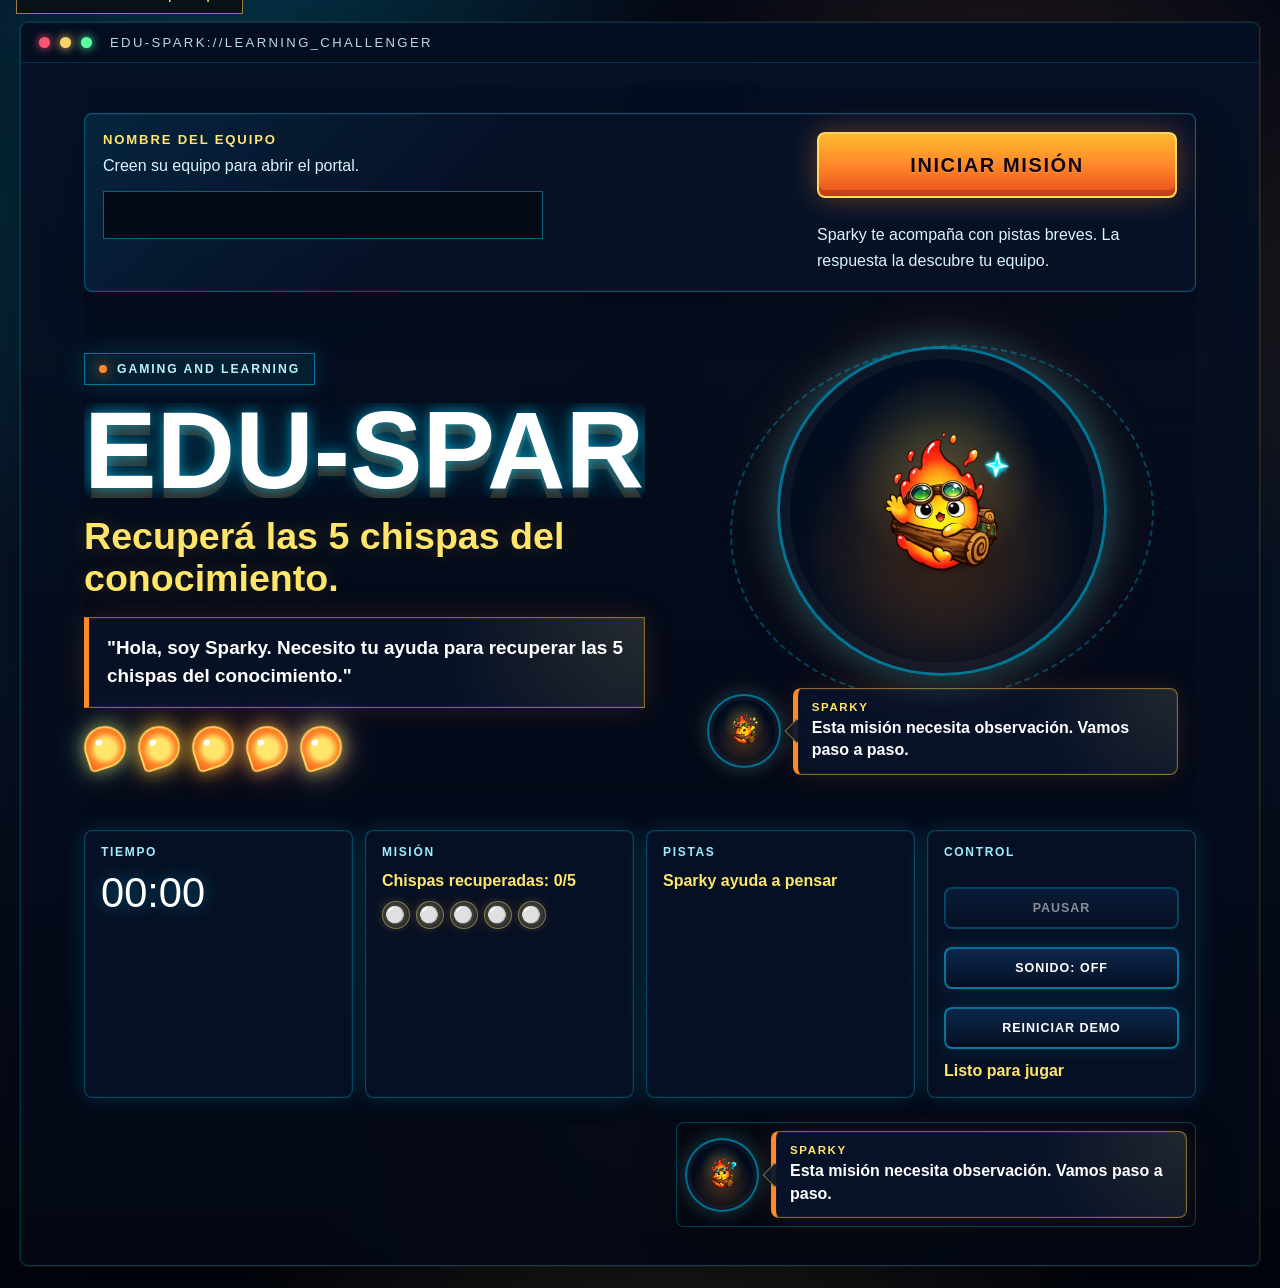
==== commit 6bbabf16: "ADD CHALLENGER TITLE" ====
--- a/index.html
+++ b/index.html
@@ -42,7 +42,7 @@
           <span class="shell-dot shell-dot-danger"></span>
           <span class="shell-dot shell-dot-warn"></span>
           <span class="shell-dot shell-dot-ok"></span>
-          <span class="shell-title">EDU-SPARK://LEARNING_CHALLENGE</span>
+          <span class="shell-title">EDU-SPARK://LEARNING_CHALLENGER</span>
         </div>
 
 
